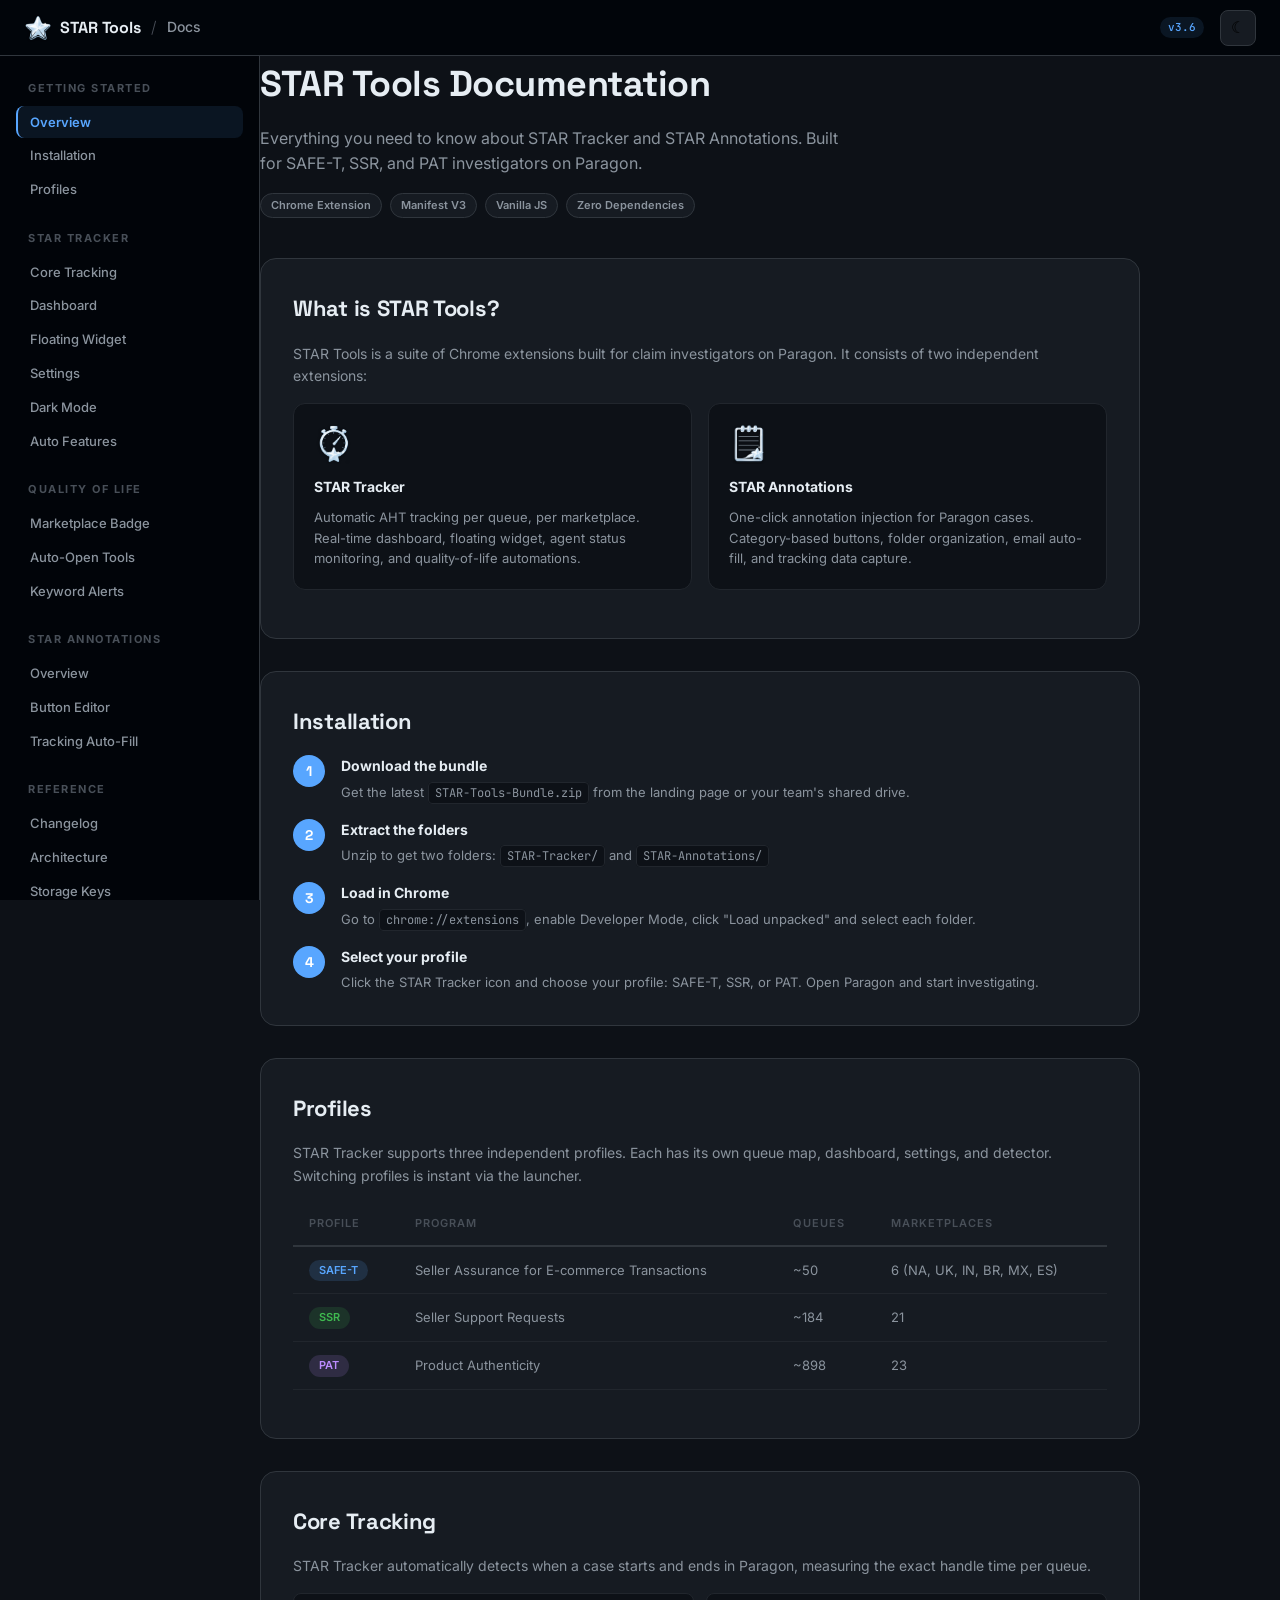
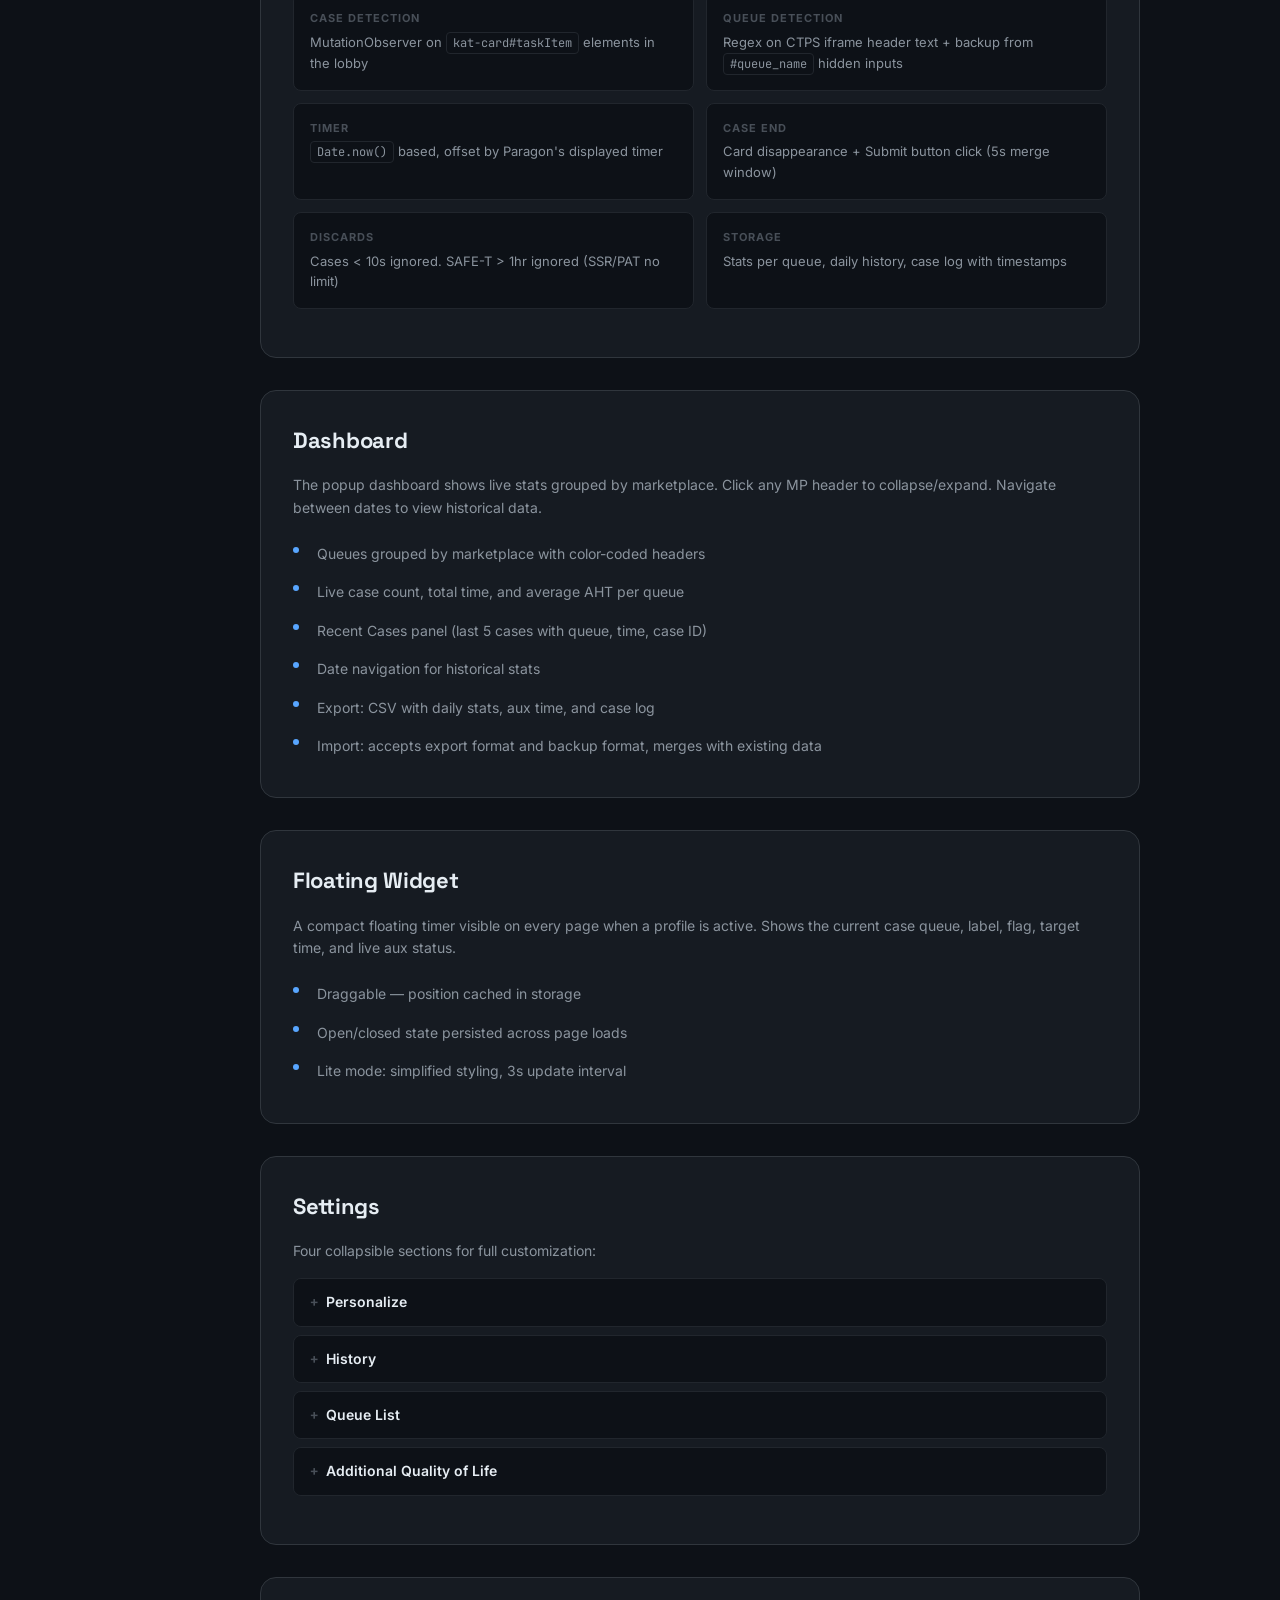
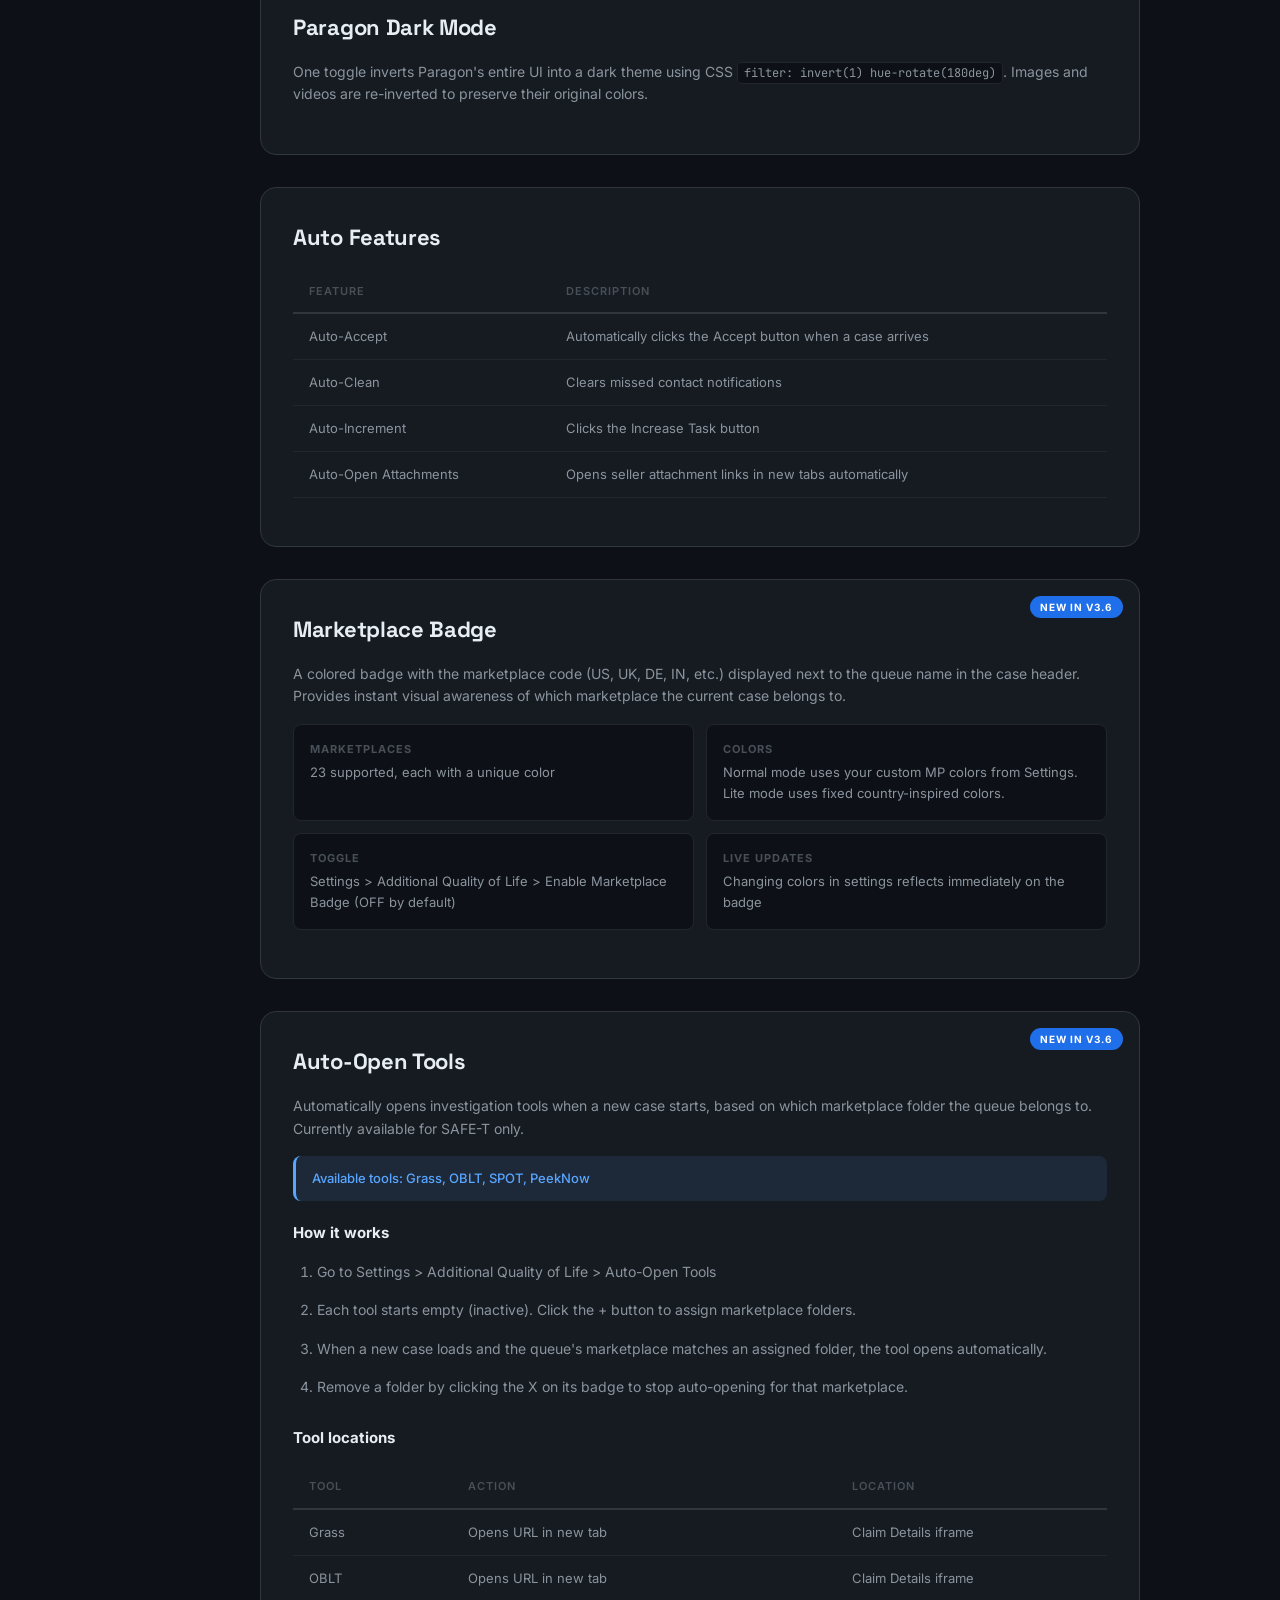
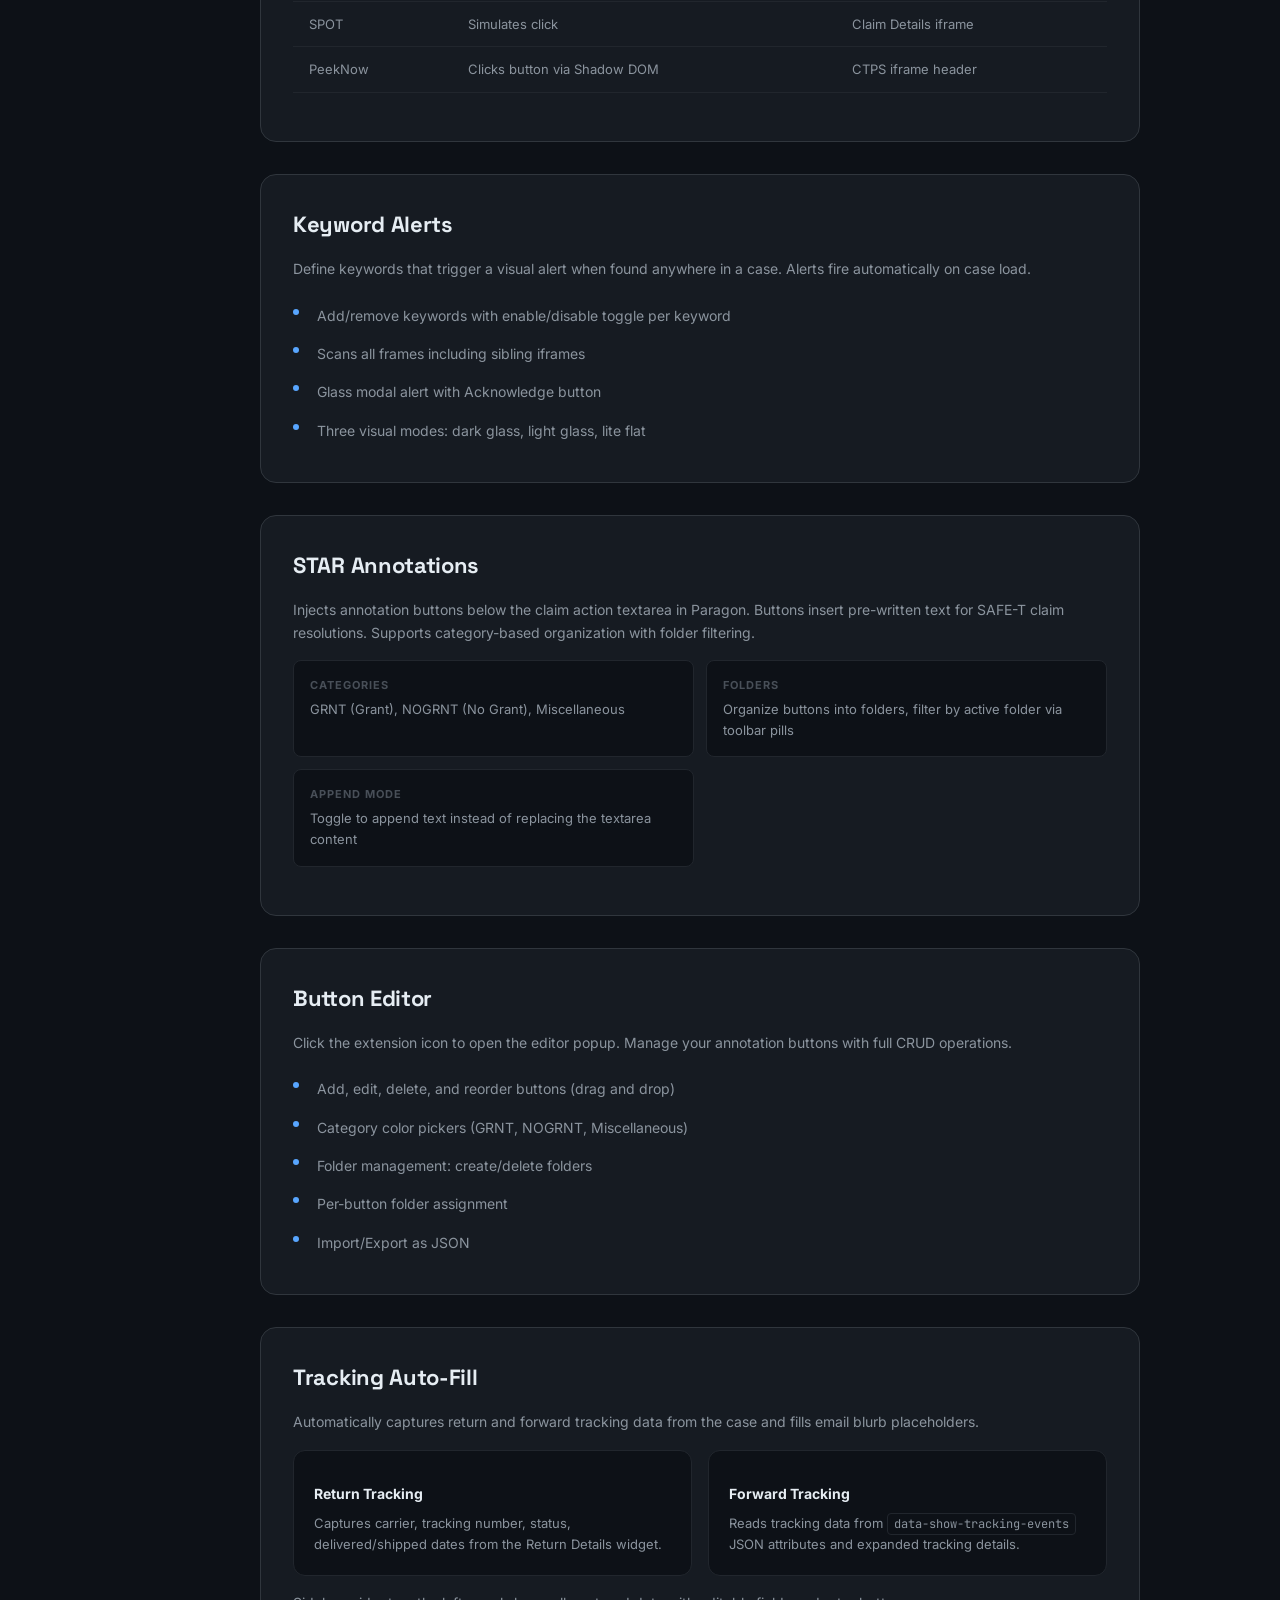
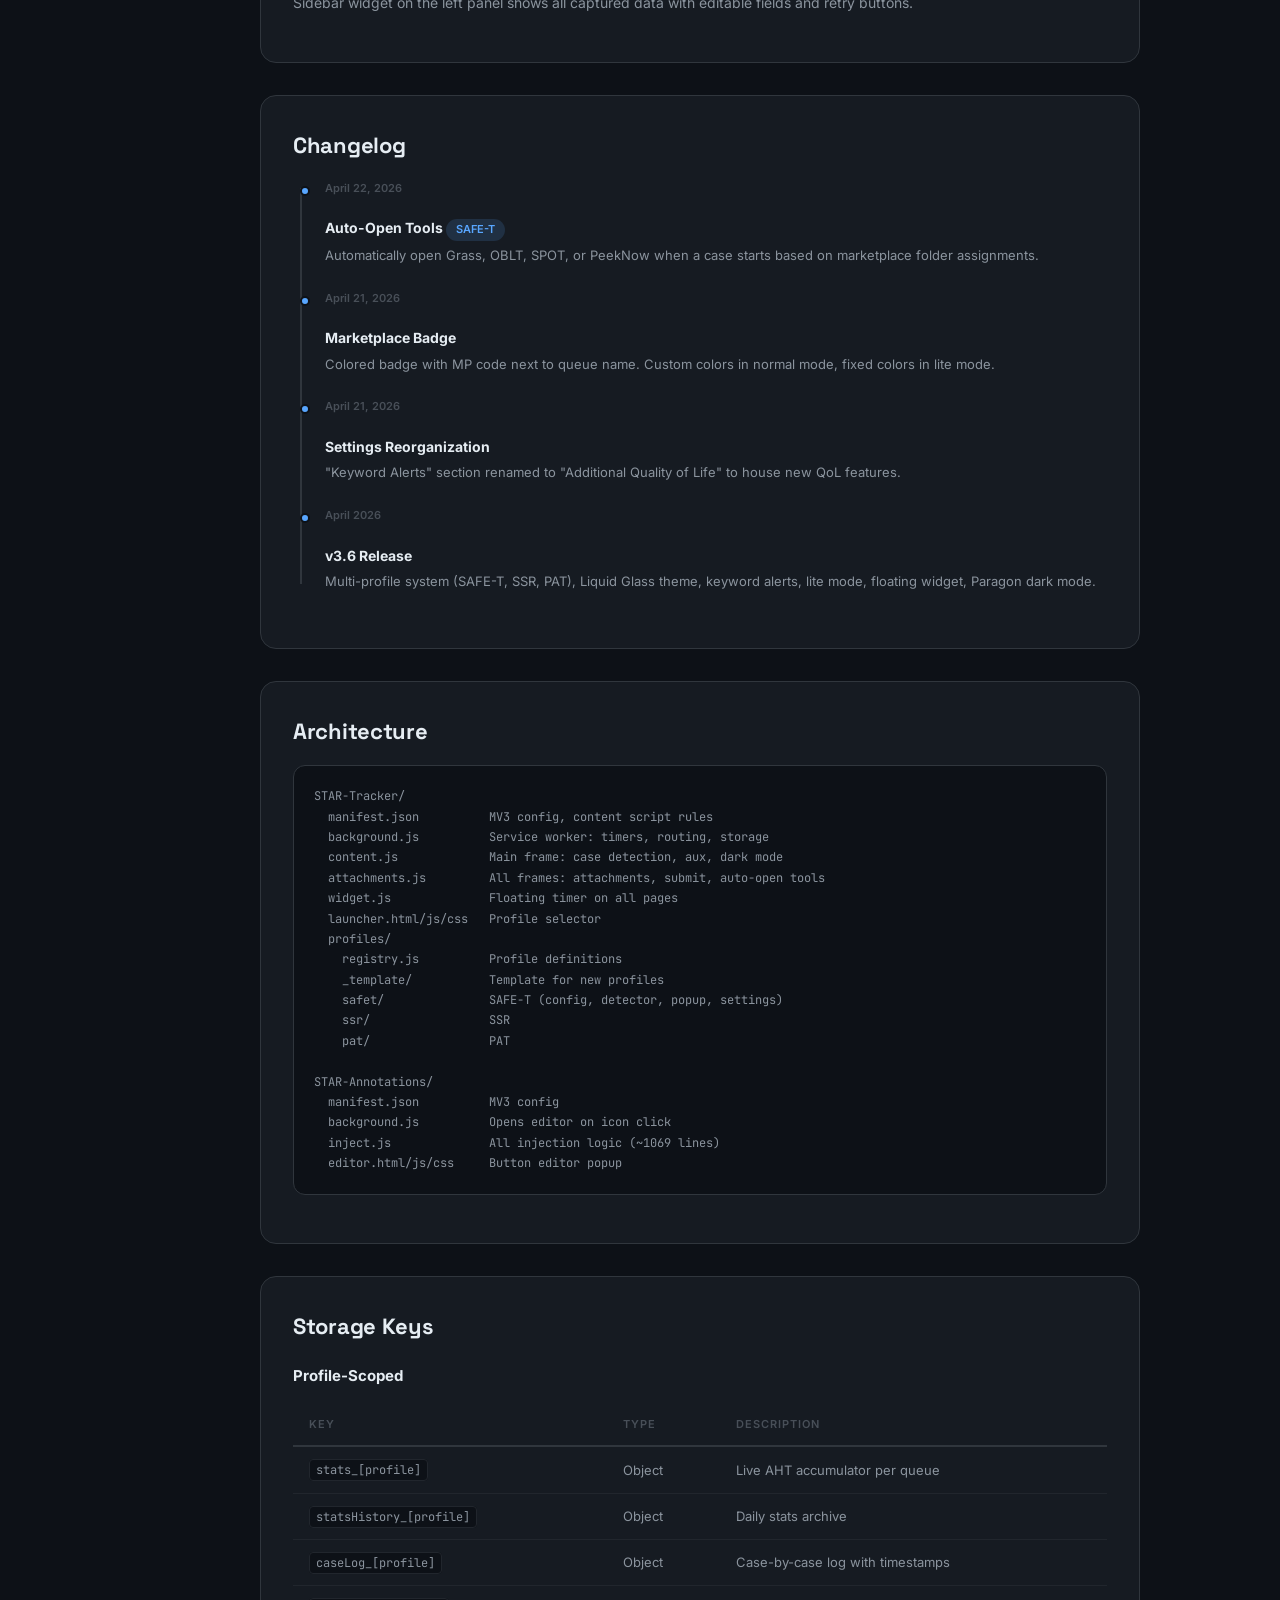
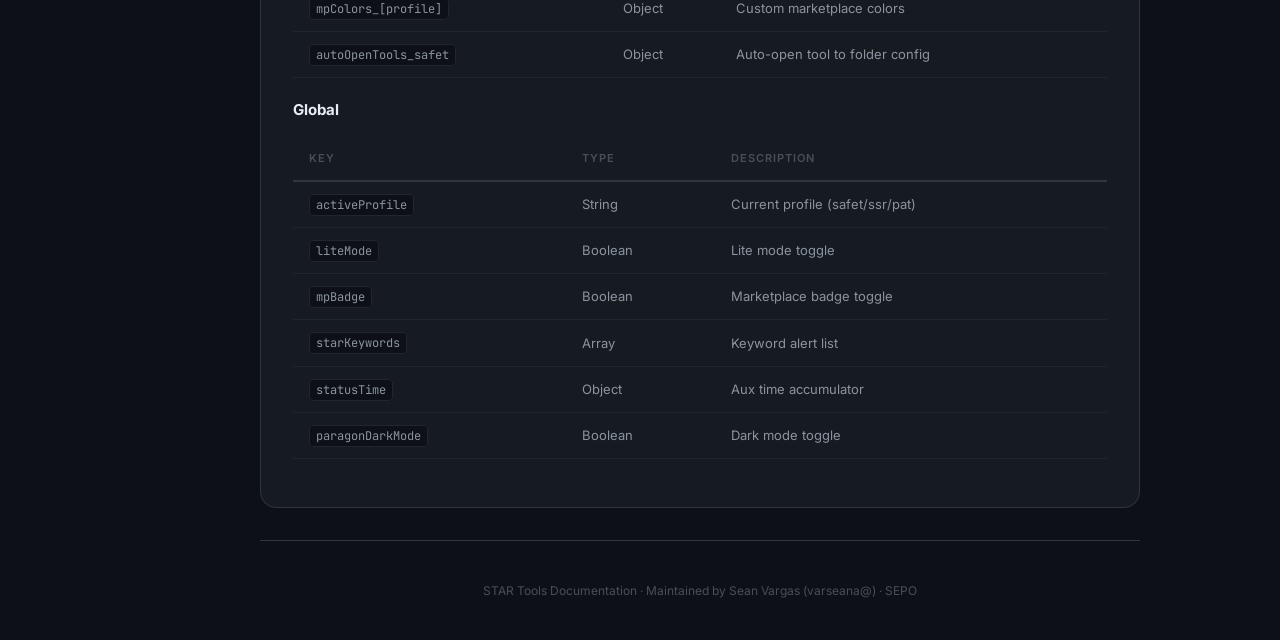
==== docs/index.html @ b9ae26af "feat: add documentation page" ====
<!DOCTYPE html>
<html lang="en" data-theme="dark">
<head>
<meta charset="UTF-8">
<meta name="viewport" content="width=device-width, initial-scale=1.0">
<title>STAR Tools ~ Documentation</title>
<link rel="preconnect" href="https://fonts.googleapis.com">
<link href="https://fonts.googleapis.com/css2?family=Inter:wght@300;400;500;600;700;800&family=Space+Grotesk:wght@400;500;600;700&family=JetBrains+Mono:wght@400;500&display=swap" rel="stylesheet">
<link rel="stylesheet" href="docs.css">
</head>
<body>

<!-- nav -->
<nav class="nav">
  <div class="nav-inner">
    <a href="../" class="nav-brand">
      <img src="../star-icon.png" alt="STAR" class="nav-logo">
      <span class="nav-title">STAR Tools</span>
      <span class="nav-sep">/</span>
      <span class="nav-sub">Docs</span>
    </a>
    <div class="nav-right">
      <span class="nav-version">v3.6</span>
      <button class="theme-toggle" id="themeToggle" aria-label="Toggle theme">
        <span class="t-icon sun">&#9788;</span>
        <span class="t-icon moon">&#9790;</span>
      </button>
    </div>
  </div>
</nav>

<div class="layout">
  <!-- sidebar -->
  <aside class="sidebar" id="sidebar">
    <div class="sidebar-section">
      <div class="sidebar-label">Getting Started</div>
      <a href="#overview" class="sidebar-link active">Overview</a>
      <a href="#install" class="sidebar-link">Installation</a>
      <a href="#profiles" class="sidebar-link">Profiles</a>
    </div>
    <div class="sidebar-section">
      <div class="sidebar-label">STAR Tracker</div>
      <a href="#tracker-core" class="sidebar-link">Core Tracking</a>
      <a href="#tracker-dashboard" class="sidebar-link">Dashboard</a>
      <a href="#tracker-widget" class="sidebar-link">Floating Widget</a>
      <a href="#tracker-settings" class="sidebar-link">Settings</a>
      <a href="#tracker-darkmode" class="sidebar-link">Dark Mode</a>
      <a href="#tracker-auto" class="sidebar-link">Auto Features</a>
    </div>
    <div class="sidebar-section">
      <div class="sidebar-label">Quality of Life</div>
      <a href="#qol-badge" class="sidebar-link">Marketplace Badge</a>
      <a href="#qol-autotools" class="sidebar-link">Auto-Open Tools</a>
      <a href="#qol-keywords" class="sidebar-link">Keyword Alerts</a>
    </div>
    <div class="sidebar-section">
      <div class="sidebar-label">STAR Annotations</div>
      <a href="#annotations-overview" class="sidebar-link">Overview</a>
      <a href="#annotations-editor" class="sidebar-link">Button Editor</a>
      <a href="#annotations-tracking" class="sidebar-link">Tracking Auto-Fill</a>
    </div>
    <div class="sidebar-section">
      <div class="sidebar-label">Reference</div>
      <a href="#changelog" class="sidebar-link">Changelog</a>
      <a href="#architecture" class="sidebar-link">Architecture</a>
      <a href="#storage" class="sidebar-link">Storage Keys</a>
    </div>
  </aside>

  <!-- main content -->
  <main class="content">

    <!-- overview -->
    <section id="overview">
      <div class="doc-hero">
        <h1>STAR Tools Documentation</h1>
        <p class="doc-hero-sub">Everything you need to know about STAR Tracker and STAR Annotations. Built for SAFE-T, SSR, and PAT investigators on Paragon.</p>
        <div class="doc-hero-meta">
          <span class="meta-tag">Chrome Extension</span>
          <span class="meta-tag">Manifest V3</span>
          <span class="meta-tag">Vanilla JS</span>
          <span class="meta-tag">Zero Dependencies</span>
        </div>
      </div>

      <div class="card">
        <h2>What is STAR Tools?</h2>
        <p>STAR Tools is a suite of Chrome extensions built for claim investigators on Paragon. It consists of two independent extensions:</p>
        <div class="two-col">
          <div class="mini-card">
            <div class="mini-icon">
              <img src="../star-tracker-icon.png" alt="Tracker" class="mini-img">
            </div>
            <h4>STAR Tracker</h4>
            <p>Automatic AHT tracking per queue, per marketplace. Real-time dashboard, floating widget, agent status monitoring, and quality-of-life automations.</p>
          </div>
          <div class="mini-card">
            <div class="mini-icon">
              <img src="../star-annotations-icon.png" alt="Annotations" class="mini-img">
            </div>
            <h4>STAR Annotations</h4>
            <p>One-click annotation injection for Paragon cases. Category-based buttons, folder organization, email auto-fill, and tracking data capture.</p>
          </div>
        </div>
      </div>
    </section>

    <!-- install -->
    <section id="install">
      <div class="card">
        <h2>Installation</h2>
        <div class="steps">
          <div class="step">
            <div class="step-num">1</div>
            <div class="step-body">
              <h4>Download the bundle</h4>
              <p>Get the latest <code>STAR-Tools-Bundle.zip</code> from the landing page or your team's shared drive.</p>
            </div>
          </div>
          <div class="step">
            <div class="step-num">2</div>
            <div class="step-body">
              <h4>Extract the folders</h4>
              <p>Unzip to get two folders: <code>STAR-Tracker/</code> and <code>STAR-Annotations/</code></p>
            </div>
          </div>
          <div class="step">
            <div class="step-num">3</div>
            <div class="step-body">
              <h4>Load in Chrome</h4>
              <p>Go to <code>chrome://extensions</code>, enable Developer Mode, click "Load unpacked" and select each folder.</p>
            </div>
          </div>
          <div class="step">
            <div class="step-num">4</div>
            <div class="step-body">
              <h4>Select your profile</h4>
              <p>Click the STAR Tracker icon and choose your profile: SAFE-T, SSR, or PAT. Open Paragon and start investigating.</p>
            </div>
          </div>
        </div>
      </div>
    </section>

    <!-- profiles -->
    <section id="profiles">
      <div class="card">
        <h2>Profiles</h2>
        <p>STAR Tracker supports three independent profiles. Each has its own queue map, dashboard, settings, and detector. Switching profiles is instant via the launcher.</p>
        <table class="doc-table">
          <thead>
            <tr><th>Profile</th><th>Program</th><th>Queues</th><th>Marketplaces</th></tr>
          </thead>
          <tbody>
            <tr><td><span class="badge badge-blue">SAFE-T</span></td><td>Seller Assurance for E-commerce Transactions</td><td>~50</td><td>6 (NA, UK, IN, BR, MX, ES)</td></tr>
            <tr><td><span class="badge badge-green">SSR</span></td><td>Seller Support Requests</td><td>~184</td><td>21</td></tr>
            <tr><td><span class="badge badge-purple">PAT</span></td><td>Product Authenticity</td><td>~898</td><td>23</td></tr>
          </tbody>
        </table>
      </div>
    </section>

    <!-- tracker core -->
    <section id="tracker-core">
      <div class="card">
        <h2>Core Tracking</h2>
        <p>STAR Tracker automatically detects when a case starts and ends in Paragon, measuring the exact handle time per queue.</p>
        <div class="info-grid">
          <div class="info-item">
            <div class="info-label">Case Detection</div>
            <div class="info-value">MutationObserver on <code>kat-card#taskItem</code> elements in the lobby</div>
          </div>
          <div class="info-item">
            <div class="info-label">Queue Detection</div>
            <div class="info-value">Regex on CTPS iframe header text + backup from <code>#queue_name</code> hidden inputs</div>
          </div>
          <div class="info-item">
            <div class="info-label">Timer</div>
            <div class="info-value"><code>Date.now()</code> based, offset by Paragon's displayed timer</div>
          </div>
          <div class="info-item">
            <div class="info-label">Case End</div>
            <div class="info-value">Card disappearance + Submit button click (5s merge window)</div>
          </div>
          <div class="info-item">
            <div class="info-label">Discards</div>
            <div class="info-value">Cases &lt; 10s ignored. SAFE-T &gt; 1hr ignored (SSR/PAT no limit)</div>
          </div>
          <div class="info-item">
            <div class="info-label">Storage</div>
            <div class="info-value">Stats per queue, daily history, case log with timestamps</div>
          </div>
        </div>
      </div>
    </section>

    <!-- dashboard -->
    <section id="tracker-dashboard">
      <div class="card">
        <h2>Dashboard</h2>
        <p>The popup dashboard shows live stats grouped by marketplace. Click any MP header to collapse/expand. Navigate between dates to view historical data.</p>
        <ul class="feature-list">
          <li>Queues grouped by marketplace with color-coded headers</li>
          <li>Live case count, total time, and average AHT per queue</li>
          <li>Recent Cases panel (last 5 cases with queue, time, case ID)</li>
          <li>Date navigation for historical stats</li>
          <li>Export: CSV with daily stats, aux time, and case log</li>
          <li>Import: accepts export format and backup format, merges with existing data</li>
        </ul>
      </div>
    </section>

    <!-- widget -->
    <section id="tracker-widget">
      <div class="card">
        <h2>Floating Widget</h2>
        <p>A compact floating timer visible on every page when a profile is active. Shows the current case queue, label, flag, target time, and live aux status.</p>
        <ul class="feature-list">
          <li>Draggable — position cached in storage</li>
          <li>Open/closed state persisted across page loads</li>
          <li>Lite mode: simplified styling, 3s update interval</li>
        </ul>
      </div>
    </section>

    <!-- settings -->
    <section id="tracker-settings">
      <div class="card">
        <h2>Settings</h2>
        <p>Four collapsible sections for full customization:</p>
        <div class="accordion">
          <div class="acc-item">
            <div class="acc-header">Personalize</div>
            <div class="acc-body">Lite mode toggle, background gradient colors, banner image/color, marketplace folder colors. Lite mode disables all glass effects for low-end PCs.</div>
          </div>
          <div class="acc-item">
            <div class="acc-header">History</div>
            <div class="acc-body">Save daily history toggle, recent cases toggle, import/export stats as CSV backup.</div>
          </div>
          <div class="acc-item">
            <div class="acc-header">Queue List</div>
            <div class="acc-body">Import/export queues as CSV. Add, edit, delete individual queues. Format: MP, Queue Email, Label, Target Minutes.</div>
          </div>
          <div class="acc-item">
            <div class="acc-header">Additional Quality of Life</div>
            <div class="acc-body">Marketplace Badge, Auto-Open Tools, and Keyword Alerts. See dedicated sections below.</div>
          </div>
        </div>
      </div>
    </section>

    <!-- dark mode -->
    <section id="tracker-darkmode">
      <div class="card">
        <h2>Paragon Dark Mode</h2>
        <p>One toggle inverts Paragon's entire UI into a dark theme using CSS <code>filter: invert(1) hue-rotate(180deg)</code>. Images and videos are re-inverted to preserve their original colors.</p>
      </div>
    </section>

    <!-- auto features -->
    <section id="tracker-auto">
      <div class="card">
        <h2>Auto Features</h2>
        <table class="doc-table">
          <thead><tr><th>Feature</th><th>Description</th></tr></thead>
          <tbody>
            <tr><td>Auto-Accept</td><td>Automatically clicks the Accept button when a case arrives</td></tr>
            <tr><td>Auto-Clean</td><td>Clears missed contact notifications</td></tr>
            <tr><td>Auto-Increment</td><td>Clicks the Increase Task button</td></tr>
            <tr><td>Auto-Open Attachments</td><td>Opens seller attachment links in new tabs automatically</td></tr>
          </tbody>
        </table>
      </div>
    </section>

    <!-- qol badge -->
    <section id="qol-badge">
      <div class="card">
        <div class="card-new">New in v3.6</div>
        <h2>Marketplace Badge</h2>
        <p>A colored badge with the marketplace code (US, UK, DE, IN, etc.) displayed next to the queue name in the case header. Provides instant visual awareness of which marketplace the current case belongs to.</p>
        <div class="info-grid">
          <div class="info-item">
            <div class="info-label">Marketplaces</div>
            <div class="info-value">23 supported, each with a unique color</div>
          </div>
          <div class="info-item">
            <div class="info-label">Colors</div>
            <div class="info-value">Normal mode uses your custom MP colors from Settings. Lite mode uses fixed country-inspired colors.</div>
          </div>
          <div class="info-item">
            <div class="info-label">Toggle</div>
            <div class="info-value">Settings &gt; Additional Quality of Life &gt; Enable Marketplace Badge (OFF by default)</div>
          </div>
          <div class="info-item">
            <div class="info-label">Live Updates</div>
            <div class="info-value">Changing colors in settings reflects immediately on the badge</div>
          </div>
        </div>
      </div>
    </section>

    <!-- qol auto-open tools -->
    <section id="qol-autotools">
      <div class="card">
        <div class="card-new">New in v3.6</div>
        <h2>Auto-Open Tools</h2>
        <p>Automatically opens investigation tools when a new case starts, based on which marketplace folder the queue belongs to. Currently available for SAFE-T only.</p>
        <div class="callout">Available tools: Grass, OBLT, SPOT, PeekNow</div>
        <h4>How it works</h4>
        <ol class="numbered-list">
          <li>Go to Settings &gt; Additional Quality of Life &gt; Auto-Open Tools</li>
          <li>Each tool starts empty (inactive). Click the + button to assign marketplace folders.</li>
          <li>When a new case loads and the queue's marketplace matches an assigned folder, the tool opens automatically.</li>
          <li>Remove a folder by clicking the X on its badge to stop auto-opening for that marketplace.</li>
        </ol>
        <h4>Tool locations</h4>
        <table class="doc-table">
          <thead><tr><th>Tool</th><th>Action</th><th>Location</th></tr></thead>
          <tbody>
            <tr><td>Grass</td><td>Opens URL in new tab</td><td>Claim Details iframe</td></tr>
            <tr><td>OBLT</td><td>Opens URL in new tab</td><td>Claim Details iframe</td></tr>
            <tr><td>SPOT</td><td>Simulates click</td><td>Claim Details iframe</td></tr>
            <tr><td>PeekNow</td><td>Clicks button via Shadow DOM</td><td>CTPS iframe header</td></tr>
          </tbody>
        </table>
      </div>
    </section>

    <!-- qol keywords -->
    <section id="qol-keywords">
      <div class="card">
        <h2>Keyword Alerts</h2>
        <p>Define keywords that trigger a visual alert when found anywhere in a case. Alerts fire automatically on case load.</p>
        <ul class="feature-list">
          <li>Add/remove keywords with enable/disable toggle per keyword</li>
          <li>Scans all frames including sibling iframes</li>
          <li>Glass modal alert with Acknowledge button</li>
          <li>Three visual modes: dark glass, light glass, lite flat</li>
        </ul>
      </div>
    </section>

    <!-- annotations overview -->
    <section id="annotations-overview">
      <div class="card">
        <h2>STAR Annotations</h2>
        <p>Injects annotation buttons below the claim action textarea in Paragon. Buttons insert pre-written text for SAFE-T claim resolutions. Supports category-based organization with folder filtering.</p>
        <div class="info-grid">
          <div class="info-item">
            <div class="info-label">Categories</div>
            <div class="info-value">GRNT (Grant), NOGRNT (No Grant), Miscellaneous</div>
          </div>
          <div class="info-item">
            <div class="info-label">Folders</div>
            <div class="info-value">Organize buttons into folders, filter by active folder via toolbar pills</div>
          </div>
          <div class="info-item">
            <div class="info-label">Append Mode</div>
            <div class="info-value">Toggle to append text instead of replacing the textarea content</div>
          </div>
        </div>
      </div>
    </section>

    <!-- annotations editor -->
    <section id="annotations-editor">
      <div class="card">
        <h2>Button Editor</h2>
        <p>Click the extension icon to open the editor popup. Manage your annotation buttons with full CRUD operations.</p>
        <ul class="feature-list">
          <li>Add, edit, delete, and reorder buttons (drag and drop)</li>
          <li>Category color pickers (GRNT, NOGRNT, Miscellaneous)</li>
          <li>Folder management: create/delete folders</li>
          <li>Per-button folder assignment</li>
          <li>Import/Export as JSON</li>
        </ul>
      </div>
    </section>

    <!-- annotations tracking -->
    <section id="annotations-tracking">
      <div class="card">
        <h2>Tracking Auto-Fill</h2>
        <p>Automatically captures return and forward tracking data from the case and fills email blurb placeholders.</p>
        <div class="two-col">
          <div class="mini-card">
            <h4>Return Tracking</h4>
            <p>Captures carrier, tracking number, status, delivered/shipped dates from the Return Details widget.</p>
          </div>
          <div class="mini-card">
            <h4>Forward Tracking</h4>
            <p>Reads tracking data from <code>data-show-tracking-events</code> JSON attributes and expanded tracking details.</p>
          </div>
        </div>
        <p>Sidebar widget on the left panel shows all captured data with editable fields and retry buttons.</p>
      </div>
    </section>

    <!-- changelog -->
    <section id="changelog">
      <div class="card">
        <h2>Changelog</h2>
        <div class="timeline">
          <div class="timeline-item">
            <div class="timeline-date">April 22, 2026</div>
            <div class="timeline-body">
              <h4>Auto-Open Tools <span class="badge badge-blue">SAFE-T</span></h4>
              <p>Automatically open Grass, OBLT, SPOT, or PeekNow when a case starts based on marketplace folder assignments.</p>
            </div>
          </div>
          <div class="timeline-item">
            <div class="timeline-date">April 21, 2026</div>
            <div class="timeline-body">
              <h4>Marketplace Badge</h4>
              <p>Colored badge with MP code next to queue name. Custom colors in normal mode, fixed colors in lite mode.</p>
            </div>
          </div>
          <div class="timeline-item">
            <div class="timeline-date">April 21, 2026</div>
            <div class="timeline-body">
              <h4>Settings Reorganization</h4>
              <p>"Keyword Alerts" section renamed to "Additional Quality of Life" to house new QoL features.</p>
            </div>
          </div>
          <div class="timeline-item">
            <div class="timeline-date">April 2026</div>
            <div class="timeline-body">
              <h4>v3.6 Release</h4>
              <p>Multi-profile system (SAFE-T, SSR, PAT), Liquid Glass theme, keyword alerts, lite mode, floating widget, Paragon dark mode.</p>
            </div>
          </div>
        </div>
      </div>
    </section>

    <!-- architecture -->
    <section id="architecture">
      <div class="card">
        <h2>Architecture</h2>
        <div class="code-block"><pre>STAR-Tracker/
  manifest.json          MV3 config, content script rules
  background.js          Service worker: timers, routing, storage
  content.js             Main frame: case detection, aux, dark mode
  attachments.js         All frames: attachments, submit, auto-open tools
  widget.js              Floating timer on all pages
  launcher.html/js/css   Profile selector
  profiles/
    registry.js          Profile definitions
    _template/           Template for new profiles
    safet/               SAFE-T (config, detector, popup, settings)
    ssr/                 SSR
    pat/                 PAT

STAR-Annotations/
  manifest.json          MV3 config
  background.js          Opens editor on icon click
  inject.js              All injection logic (~1069 lines)
  editor.html/js/css     Button editor popup</pre></div>
      </div>
    </section>

    <!-- storage -->
    <section id="storage">
      <div class="card">
        <h2>Storage Keys</h2>
        <h4>Profile-Scoped</h4>
        <table class="doc-table">
          <thead><tr><th>Key</th><th>Type</th><th>Description</th></tr></thead>
          <tbody>
            <tr><td><code>stats_[profile]</code></td><td>Object</td><td>Live AHT accumulator per queue</td></tr>
            <tr><td><code>statsHistory_[profile]</code></td><td>Object</td><td>Daily stats archive</td></tr>
            <tr><td><code>caseLog_[profile]</code></td><td>Object</td><td>Case-by-case log with timestamps</td></tr>
            <tr><td><code>mpColors_[profile]</code></td><td>Object</td><td>Custom marketplace colors</td></tr>
            <tr><td><code>autoOpenTools_safet</code></td><td>Object</td><td>Auto-open tool to folder config</td></tr>
          </tbody>
        </table>
        <h4>Global</h4>
        <table class="doc-table">
          <thead><tr><th>Key</th><th>Type</th><th>Description</th></tr></thead>
          <tbody>
            <tr><td><code>activeProfile</code></td><td>String</td><td>Current profile (safet/ssr/pat)</td></tr>
            <tr><td><code>liteMode</code></td><td>Boolean</td><td>Lite mode toggle</td></tr>
            <tr><td><code>mpBadge</code></td><td>Boolean</td><td>Marketplace badge toggle</td></tr>
            <tr><td><code>starKeywords</code></td><td>Array</td><td>Keyword alert list</td></tr>
            <tr><td><code>statusTime</code></td><td>Object</td><td>Aux time accumulator</td></tr>
            <tr><td><code>paragonDarkMode</code></td><td>Boolean</td><td>Dark mode toggle</td></tr>
          </tbody>
        </table>
      </div>
    </section>

    <footer class="doc-footer">
      <p>STAR Tools Documentation &middot; Maintained by Sean Vargas (varseana@) &middot; SEPO</p>
    </footer>
  </main>
</div>

<script>
// theme toggle
var toggle = document.getElementById("themeToggle");
var html = document.documentElement;
var saved = localStorage.getItem("star-docs-theme");
if (saved) html.setAttribute("data-theme", saved);
toggle.onclick = function() {
  var next = html.getAttribute("data-theme") === "dark" ? "light" : "dark";
  html.setAttribute("data-theme", next);
  localStorage.setItem("star-docs-theme", next);
};

// scroll spy for sidebar
var links = document.querySelectorAll(".sidebar-link");
var sections = [];
links.forEach(function(l) {
  var id = l.getAttribute("href");
  if (id && id.startsWith("#")) sections.push({ el: document.querySelector(id), link: l });
});
window.addEventListener("scroll", function() {
  var scrollY = window.scrollY + 100;
  var active = sections[0];
  sections.forEach(function(s) { if (s.el && s.el.offsetTop <= scrollY) active = s; });
  links.forEach(function(l) { l.classList.remove("active"); });
  if (active) active.link.classList.add("active");
});

// accordion
document.querySelectorAll(".acc-header").forEach(function(h) {
  h.onclick = function() { h.parentElement.classList.toggle("open"); };
});
</script>
</body>
</html>
---- docs/docs.css ----
/* ========================================
   STAR Tools Docs ~ GitHub-esque + Glass
   ======================================== */

*, *::before, *::after { margin: 0; padding: 0; box-sizing: border-box; }

:root {
  --font-body: 'Inter', sans-serif;
  --font-display: 'Space Grotesk', sans-serif;
  --font-mono: 'JetBrains Mono', monospace;
  --sp-1: 4px; --sp-2: 8px; --sp-3: 12px; --sp-4: 16px;
  --sp-5: 20px; --sp-6: 24px; --sp-7: 32px; --sp-8: 40px;
  --radius-sm: 8px; --radius-md: 12px; --radius-lg: 16px;
  --ease: cubic-bezier(0.4, 0, 0.2, 1);
  --speed: 0.25s;
  --sidebar-w: 260px;
  --nav-h: 56px;
}

/* -- dark -- */
[data-theme="dark"] {
  --bg: #0d1117;
  --bg-sidebar: #010409;
  --surface: #161b22;
  --surface-hover: #1c2128;
  --border: #30363d;
  --border-subtle: #21262d;
  --text-primary: #e6edf3;
  --text-secondary: #8b949e;
  --text-muted: #484f58;
  --accent: #58a6ff;
  --accent-dim: rgba(88,166,255,0.1);
  --accent-green: #3fb950;
  --accent-purple: #bc8cff;
  --accent-orange: #d29922;
  --code-bg: #0d1117;
  --nav-bg: rgba(1,4,9,0.85);
  --card-new: #1f6feb;
}

/* -- light -- */
[data-theme="light"] {
  --bg: #ffffff;
  --bg-sidebar: #f6f8fa;
  --surface: #f6f8fa;
  --surface-hover: #eef1f5;
  --border: #d0d7de;
  --border-subtle: #e1e4e8;
  --text-primary: #1f2328;
  --text-secondary: #656d76;
  --text-muted: #8b949e;
  --accent: #0969da;
  --accent-dim: rgba(9,105,218,0.08);
  --accent-green: #1a7f37;
  --accent-purple: #8250df;
  --accent-orange: #9a6700;
  --code-bg: #f6f8fa;
  --nav-bg: rgba(246,248,250,0.85);
  --card-new: #0969da;
}

html { scroll-behavior: smooth; scroll-padding-top: calc(var(--nav-h) + 24px); }
body {
  font-family: var(--font-body);
  background: var(--bg);
  color: var(--text-primary);
  line-height: 1.6;
  transition: background var(--speed) var(--ease), color var(--speed) var(--ease);
}

/* -- nav -- */
.nav {
  position: fixed; top: 0; left: 0; right: 0; height: var(--nav-h); z-index: 100;
  background: var(--nav-bg); backdrop-filter: blur(16px); border-bottom: 1px solid var(--border);
}
.nav-inner {
  max-width: 1400px; margin: 0 auto; height: 100%; padding: 0 var(--sp-6);
  display: flex; align-items: center; justify-content: space-between;
}
.nav-brand {
  display: flex; align-items: center; gap: var(--sp-2); text-decoration: none; color: var(--text-primary);
}
.nav-logo { width: 28px; height: 28px; border-radius: 6px; }
.nav-title { font-family: var(--font-display); font-weight: 700; font-size: 16px; }
.nav-sep { color: var(--text-muted); font-weight: 300; margin: 0 2px; }
.nav-sub { color: var(--text-secondary); font-weight: 500; font-size: 14px; }
.nav-right { display: flex; align-items: center; gap: var(--sp-4); }
.nav-version {
  font-family: var(--font-mono); font-size: 11px; font-weight: 500;
  padding: 2px 8px; border-radius: 20px; background: var(--accent-dim); color: var(--accent);
}
.theme-toggle {
  background: var(--surface); border: 1px solid var(--border); border-radius: 8px;
  width: 36px; height: 36px; cursor: pointer; display: flex; align-items: center; justify-content: center;
  transition: background var(--speed) var(--ease);
}
.theme-toggle:hover { background: var(--surface-hover); }
.t-icon { font-size: 16px; }
[data-theme="dark"] .t-icon.sun { display: none; }
[data-theme="light"] .t-icon.moon { display: none; }

/* -- layout -- */
.layout {
  display: flex; min-height: 100vh; padding-top: var(--nav-h);
}

/* -- sidebar -- */
.sidebar {
  position: fixed; top: var(--nav-h); left: 0; bottom: 0; width: var(--sidebar-w);
  background: var(--bg-sidebar); border-right: 1px solid var(--border);
  overflow-y: auto; padding: var(--sp-6) var(--sp-4);
  transition: background var(--speed) var(--ease);
}
.sidebar-section { margin-bottom: var(--sp-6); }
.sidebar-label {
  font-size: 11px; font-weight: 700; text-transform: uppercase; letter-spacing: 1.5px;
  color: var(--text-muted); padding: 0 var(--sp-3); margin-bottom: var(--sp-2);
}
.sidebar-link {
  display: block; padding: 6px var(--sp-3); border-radius: var(--radius-sm);
  font-size: 13px; font-weight: 500; color: var(--text-secondary); text-decoration: none;
  transition: color var(--speed) var(--ease), background var(--speed) var(--ease);
  border-left: 2px solid transparent; margin-bottom: 1px;
}
.sidebar-link:hover { color: var(--text-primary); background: var(--surface); }
.sidebar-link.active {
  color: var(--accent); background: var(--accent-dim);
  border-left-color: var(--accent); font-weight: 600;
}

/* -- content -- */
.content {
  margin-left: var(--sidebar-w); flex: 1; max-width: 880px;
  padding: var(--sp-8) var(--sp-8) var(--sp-10);
}

/* -- doc hero -- */
.doc-hero { margin-bottom: var(--sp-8); }
.doc-hero h1 {
  font-family: var(--font-display); font-size: 36px; font-weight: 800;
  letter-spacing: -0.5px; margin-bottom: var(--sp-3);
}
.doc-hero-sub { font-size: 16px; color: var(--text-secondary); max-width: 600px; margin-bottom: var(--sp-4); }
.doc-hero-meta { display: flex; flex-wrap: wrap; gap: var(--sp-2); }
.meta-tag {
  font-size: 11px; font-weight: 600; padding: 3px 10px; border-radius: 20px;
  background: var(--surface); border: 1px solid var(--border); color: var(--text-secondary);
}

/* -- cards -- */
.card {
  background: var(--surface); border: 1px solid var(--border); border-radius: var(--radius-lg);
  padding: var(--sp-7); margin-bottom: var(--sp-7); position: relative;
  transition: background var(--speed) var(--ease), border-color var(--speed) var(--ease);
}
.card:hover { border-color: var(--accent); }
.card h2 {
  font-family: var(--font-display); font-size: 22px; font-weight: 700;
  margin-bottom: var(--sp-4); letter-spacing: -0.3px;
}
.card h4 { font-size: 15px; font-weight: 700; margin: var(--sp-5) 0 var(--sp-2); }
.card p { color: var(--text-secondary); font-size: 14px; margin-bottom: var(--sp-4); }
.card-new {
  position: absolute; top: var(--sp-4); right: var(--sp-4);
  font-size: 10px; font-weight: 700; text-transform: uppercase; letter-spacing: 1px;
  padding: 3px 10px; border-radius: 20px; background: var(--card-new); color: #fff;
}

/* -- two col -- */
.two-col { display: grid; grid-template-columns: 1fr 1fr; gap: var(--sp-4); margin: var(--sp-4) 0; }
.mini-card {
  padding: var(--sp-5); border-radius: var(--radius-md); border: 1px solid var(--border-subtle);
  background: var(--bg); transition: border-color var(--speed) var(--ease);
}
.mini-card:hover { border-color: var(--accent); }
.mini-card h4 { margin: var(--sp-3) 0 var(--sp-2); font-size: 14px; }
.mini-card p { font-size: 13px; margin: 0; }
.mini-icon { width: 40px; height: 40px; }
.mini-img { width: 40px; height: 40px; border-radius: 8px; }

/* -- tables -- */
.doc-table { width: 100%; border-collapse: collapse; font-size: 13px; margin: var(--sp-4) 0; }
.doc-table th {
  text-align: left; padding: var(--sp-3) var(--sp-4); font-weight: 600; font-size: 11px;
  text-transform: uppercase; letter-spacing: 1px; color: var(--text-muted);
  border-bottom: 2px solid var(--border);
}
.doc-table td {
  padding: var(--sp-3) var(--sp-4); border-bottom: 1px solid var(--border-subtle);
  color: var(--text-secondary);
}
.doc-table tr:hover td { background: var(--surface-hover); }

/* -- badges -- */
.badge {
  font-size: 11px; font-weight: 600; padding: 2px 10px; border-radius: 20px; display: inline-block;
}
.badge-blue { background: rgba(88,166,255,0.15); color: var(--accent); }
.badge-green { background: rgba(63,185,80,0.15); color: var(--accent-green); }
.badge-purple { background: rgba(188,140,255,0.15); color: var(--accent-purple); }

/* -- feature list -- */
.feature-list { list-style: none; padding: 0; }
.feature-list li {
  padding: var(--sp-2) 0; padding-left: var(--sp-6); position: relative;
  font-size: 14px; color: var(--text-secondary);
}
.feature-list li::before {
  content: ''; position: absolute; left: 0; top: 12px;
  width: 6px; height: 6px; border-radius: 50%; background: var(--accent);
}

/* -- numbered list -- */
.numbered-list { padding-left: var(--sp-6); }
.numbered-list li {
  padding: var(--sp-2) 0; font-size: 14px; color: var(--text-secondary);
}

/* -- info grid -- */
.info-grid { display: grid; grid-template-columns: 1fr 1fr; gap: var(--sp-3); margin: var(--sp-4) 0; }
.info-item {
  padding: var(--sp-4); border-radius: var(--radius-sm); border: 1px solid var(--border-subtle);
  background: var(--bg);
}
.info-label { font-size: 11px; font-weight: 700; text-transform: uppercase; letter-spacing: 1px; color: var(--text-muted); margin-bottom: var(--sp-1); }
.info-value { font-size: 13px; color: var(--text-secondary); }

/* -- steps -- */
.steps { display: flex; flex-direction: column; gap: var(--sp-4); }
.step { display: flex; gap: var(--sp-4); align-items: flex-start; }
.step-num {
  width: 32px; height: 32px; border-radius: 50%; background: var(--accent); color: #fff;
  font-family: var(--font-display); font-weight: 700; font-size: 14px;
  display: flex; align-items: center; justify-content: center; flex-shrink: 0;
}
.step-body h4 { margin: 0 0 var(--sp-1); font-size: 14px; }
.step-body p { margin: 0; font-size: 13px; }

/* -- accordion -- */
.accordion { margin: var(--sp-4) 0; }
.acc-item { border: 1px solid var(--border-subtle); border-radius: var(--radius-sm); margin-bottom: var(--sp-2); overflow: hidden; }
.acc-header {
  padding: var(--sp-3) var(--sp-4); font-size: 14px; font-weight: 600; cursor: pointer;
  background: var(--bg); transition: background var(--speed) var(--ease);
  position: relative; padding-left: var(--sp-7);
}
.acc-header::before {
  content: '+'; position: absolute; left: var(--sp-4); font-family: var(--font-mono);
  font-size: 14px; color: var(--text-muted); transition: transform var(--speed) var(--ease);
}
.acc-item.open .acc-header::before { content: '-'; }
.acc-header:hover { background: var(--surface-hover); }
.acc-body {
  max-height: 0; overflow: hidden; padding: 0 var(--sp-4);
  font-size: 13px; color: var(--text-secondary); transition: max-height var(--speed) var(--ease), padding var(--speed) var(--ease);
}
.acc-item.open .acc-body { max-height: 200px; padding: var(--sp-3) var(--sp-4) var(--sp-4); }

/* -- callout -- */
.callout {
  padding: var(--sp-3) var(--sp-4); border-radius: var(--radius-sm);
  background: var(--accent-dim); border-left: 3px solid var(--accent);
  font-size: 13px; font-weight: 500; color: var(--accent); margin: var(--sp-4) 0;
}

/* -- code -- */
code {
  font-family: var(--font-mono); font-size: 12px; padding: 2px 6px;
  background: var(--code-bg); border: 1px solid var(--border-subtle); border-radius: 4px;
}
.code-block {
  background: var(--code-bg); border: 1px solid var(--border); border-radius: var(--radius-md);
  padding: var(--sp-5); overflow-x: auto; margin: var(--sp-4) 0;
}
.code-block pre {
  font-family: var(--font-mono); font-size: 12px; line-height: 1.7; color: var(--text-secondary);
  margin: 0; white-space: pre;
}

/* -- timeline -- */
.timeline { position: relative; padding-left: var(--sp-7); }
.timeline::before {
  content: ''; position: absolute; left: 7px; top: 8px; bottom: 8px;
  width: 2px; background: var(--border);
}
.timeline-item { position: relative; margin-bottom: var(--sp-6); }
.timeline-item::before {
  content: ''; position: absolute; left: calc(-25px); top: 6px;
  width: 10px; height: 10px; border-radius: 50%; background: var(--accent);
  border: 2px solid var(--bg);
}
.timeline-date { font-size: 11px; font-weight: 600; color: var(--text-muted); margin-bottom: var(--sp-1); }
.timeline-body h4 { font-size: 14px; margin-bottom: var(--sp-1); }
.timeline-body p { font-size: 13px; color: var(--text-secondary); margin: 0; }

/* -- footer -- */
.doc-footer {
  padding: var(--sp-8) 0; margin-top: var(--sp-10);
  border-top: 1px solid var(--border); text-align: center;
}
.doc-footer p { font-size: 12px; color: var(--text-muted); }

/* -- responsive -- */
@media (max-width: 900px) {
  .sidebar { display: none; }
  .content { margin-left: 0; padding: var(--sp-6) var(--sp-4); }
  .two-col { grid-template-columns: 1fr; }
  .info-grid { grid-template-columns: 1fr; }
}
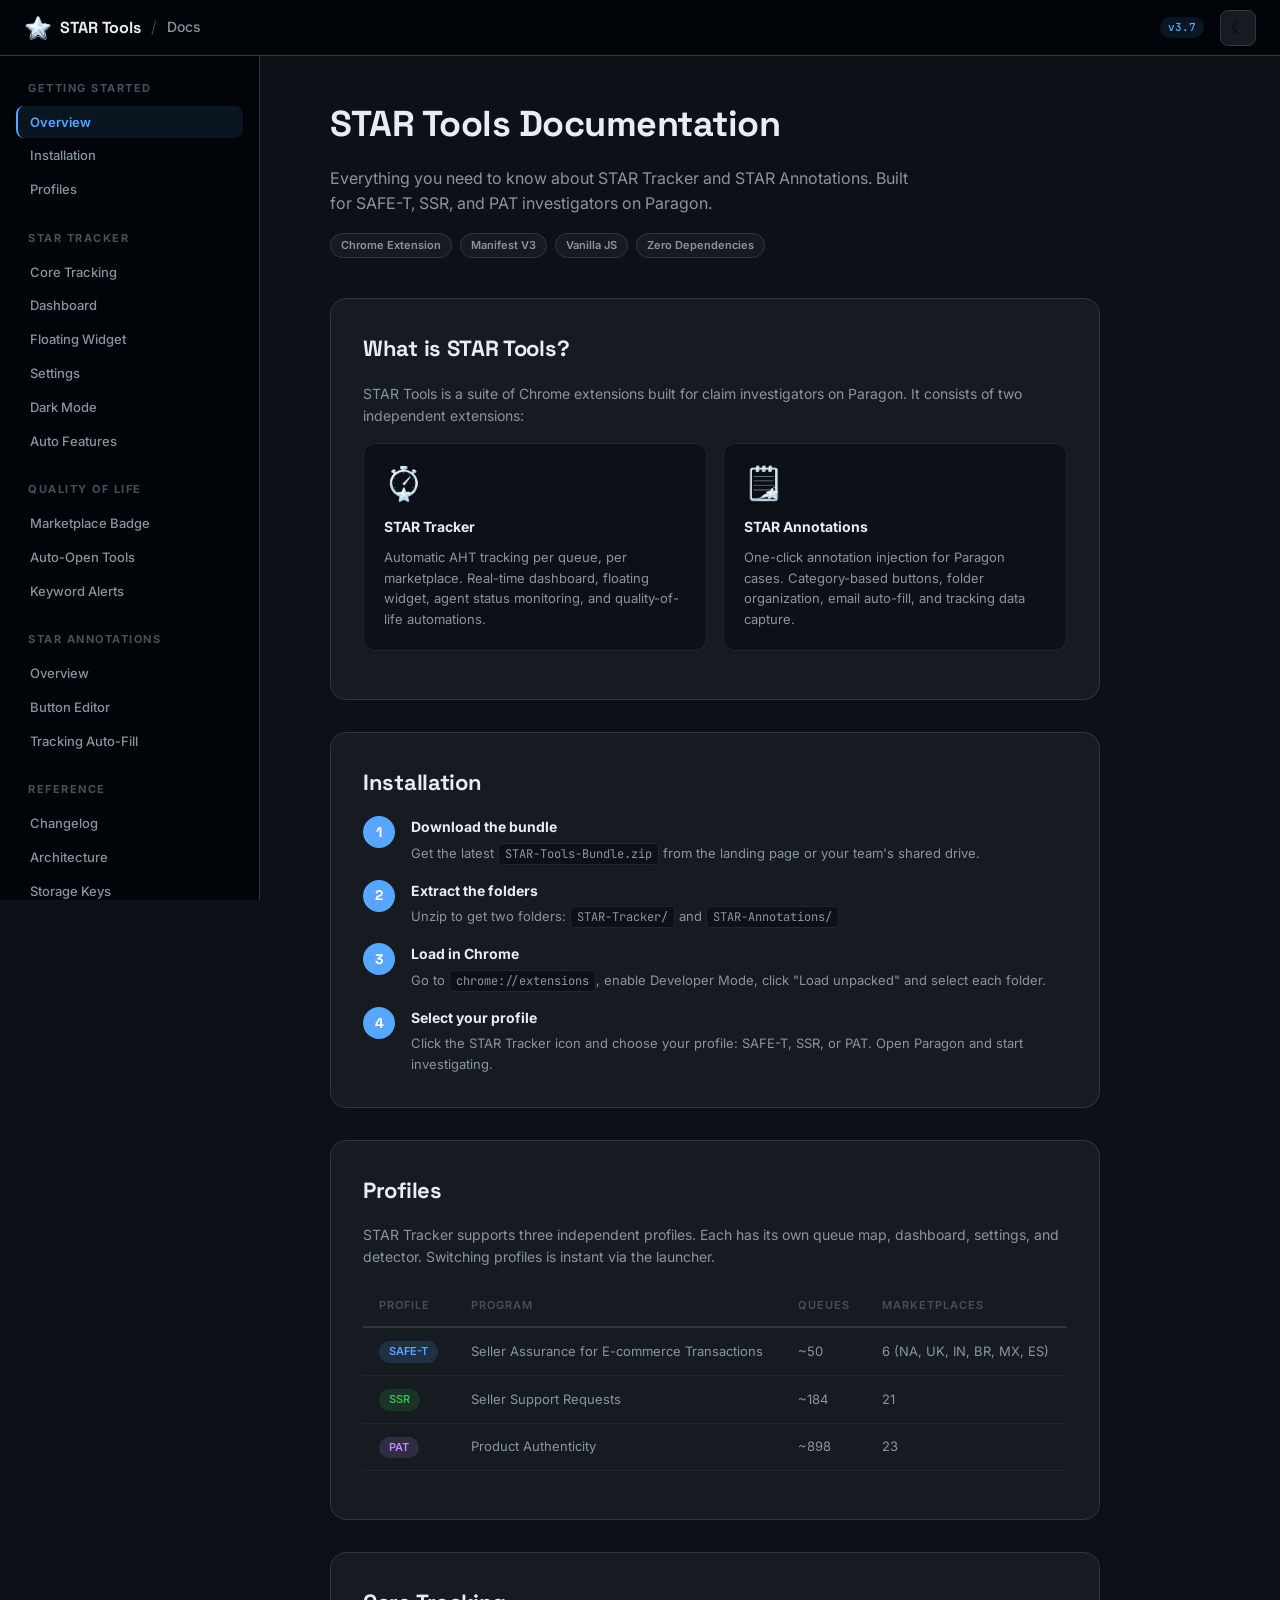
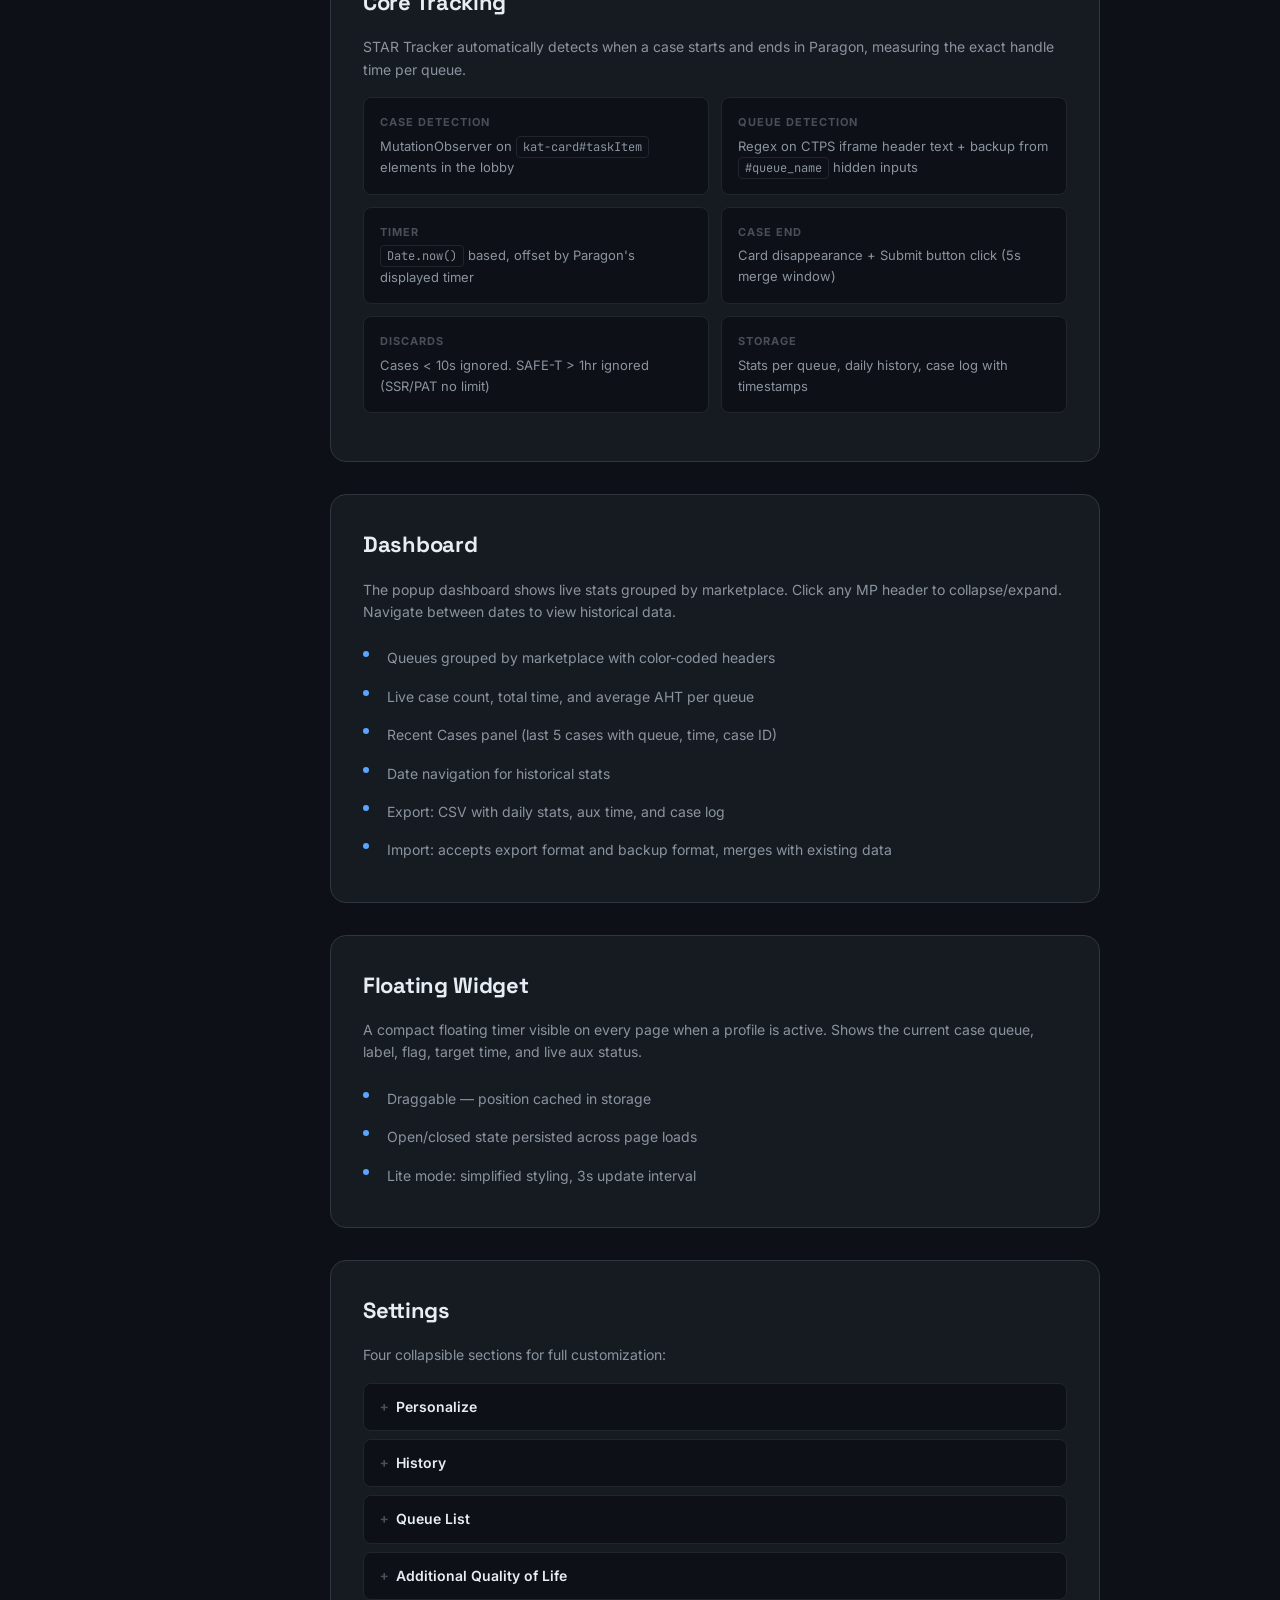
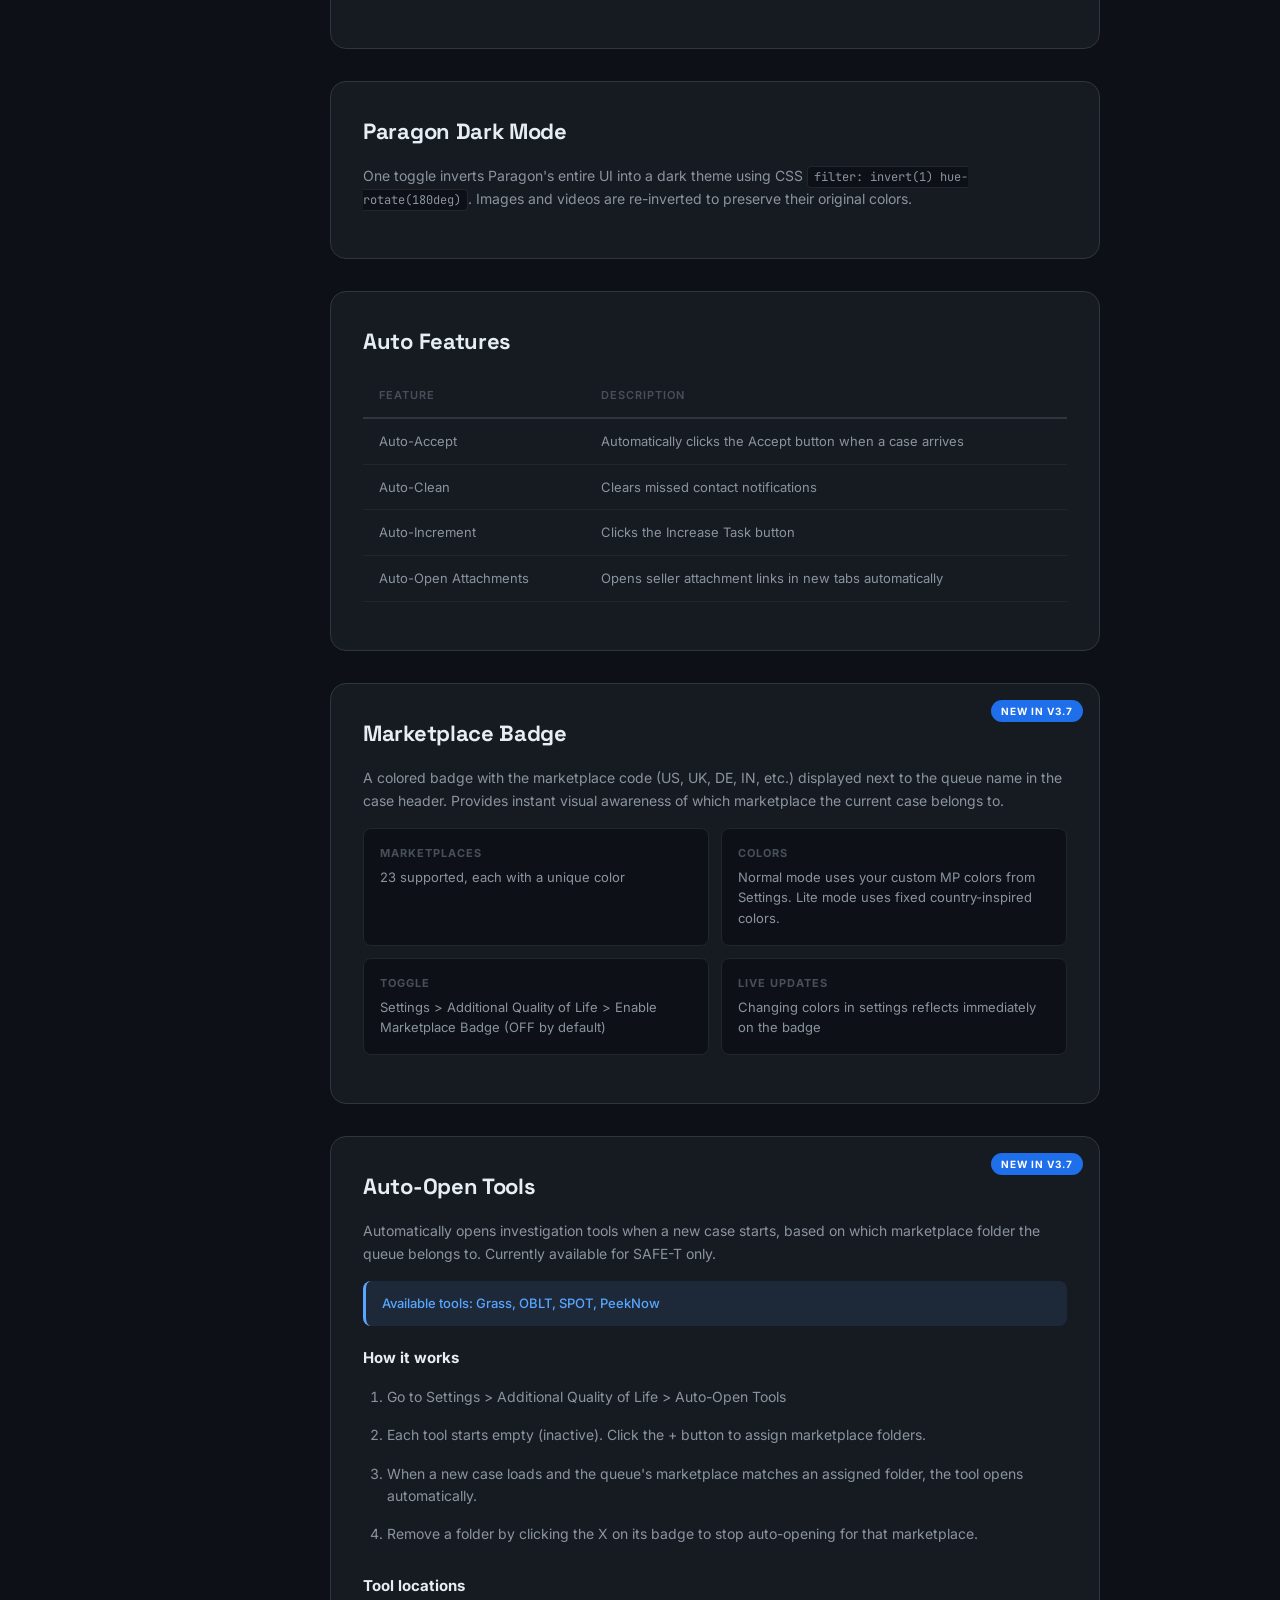
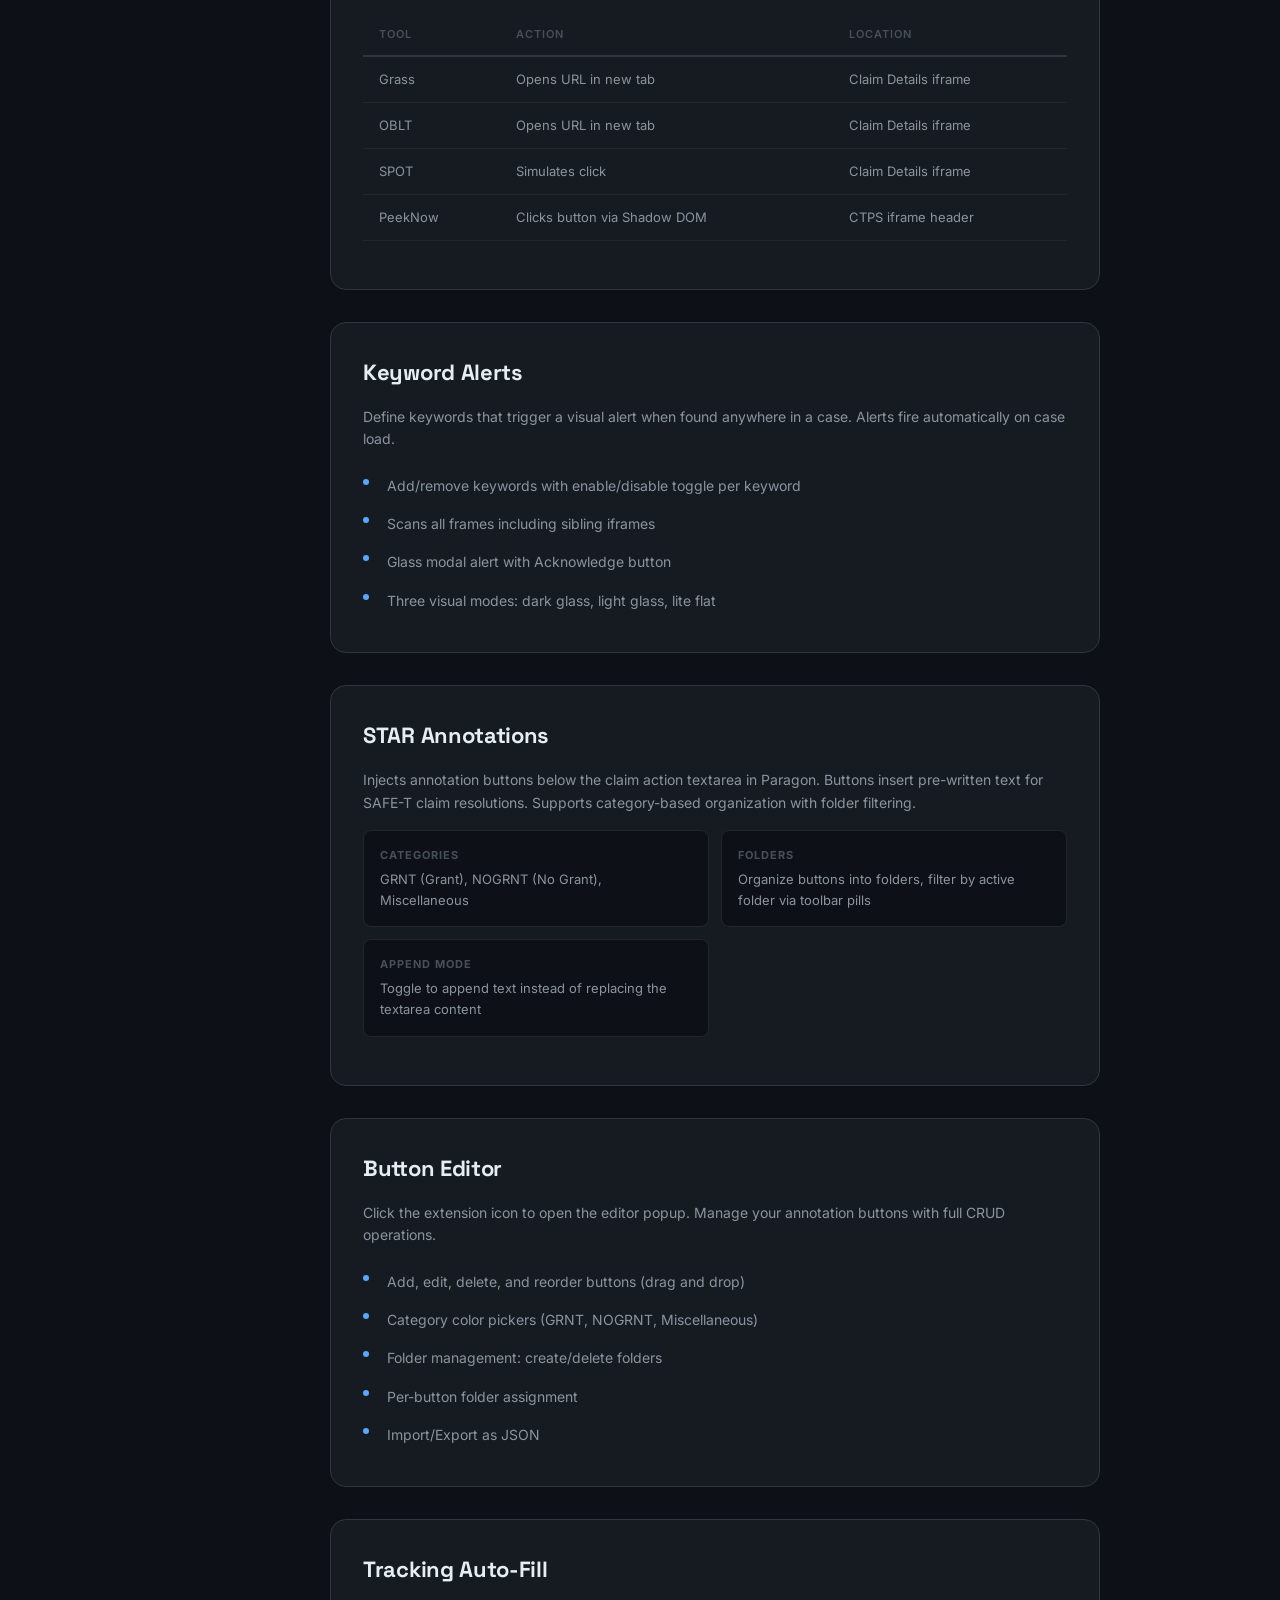
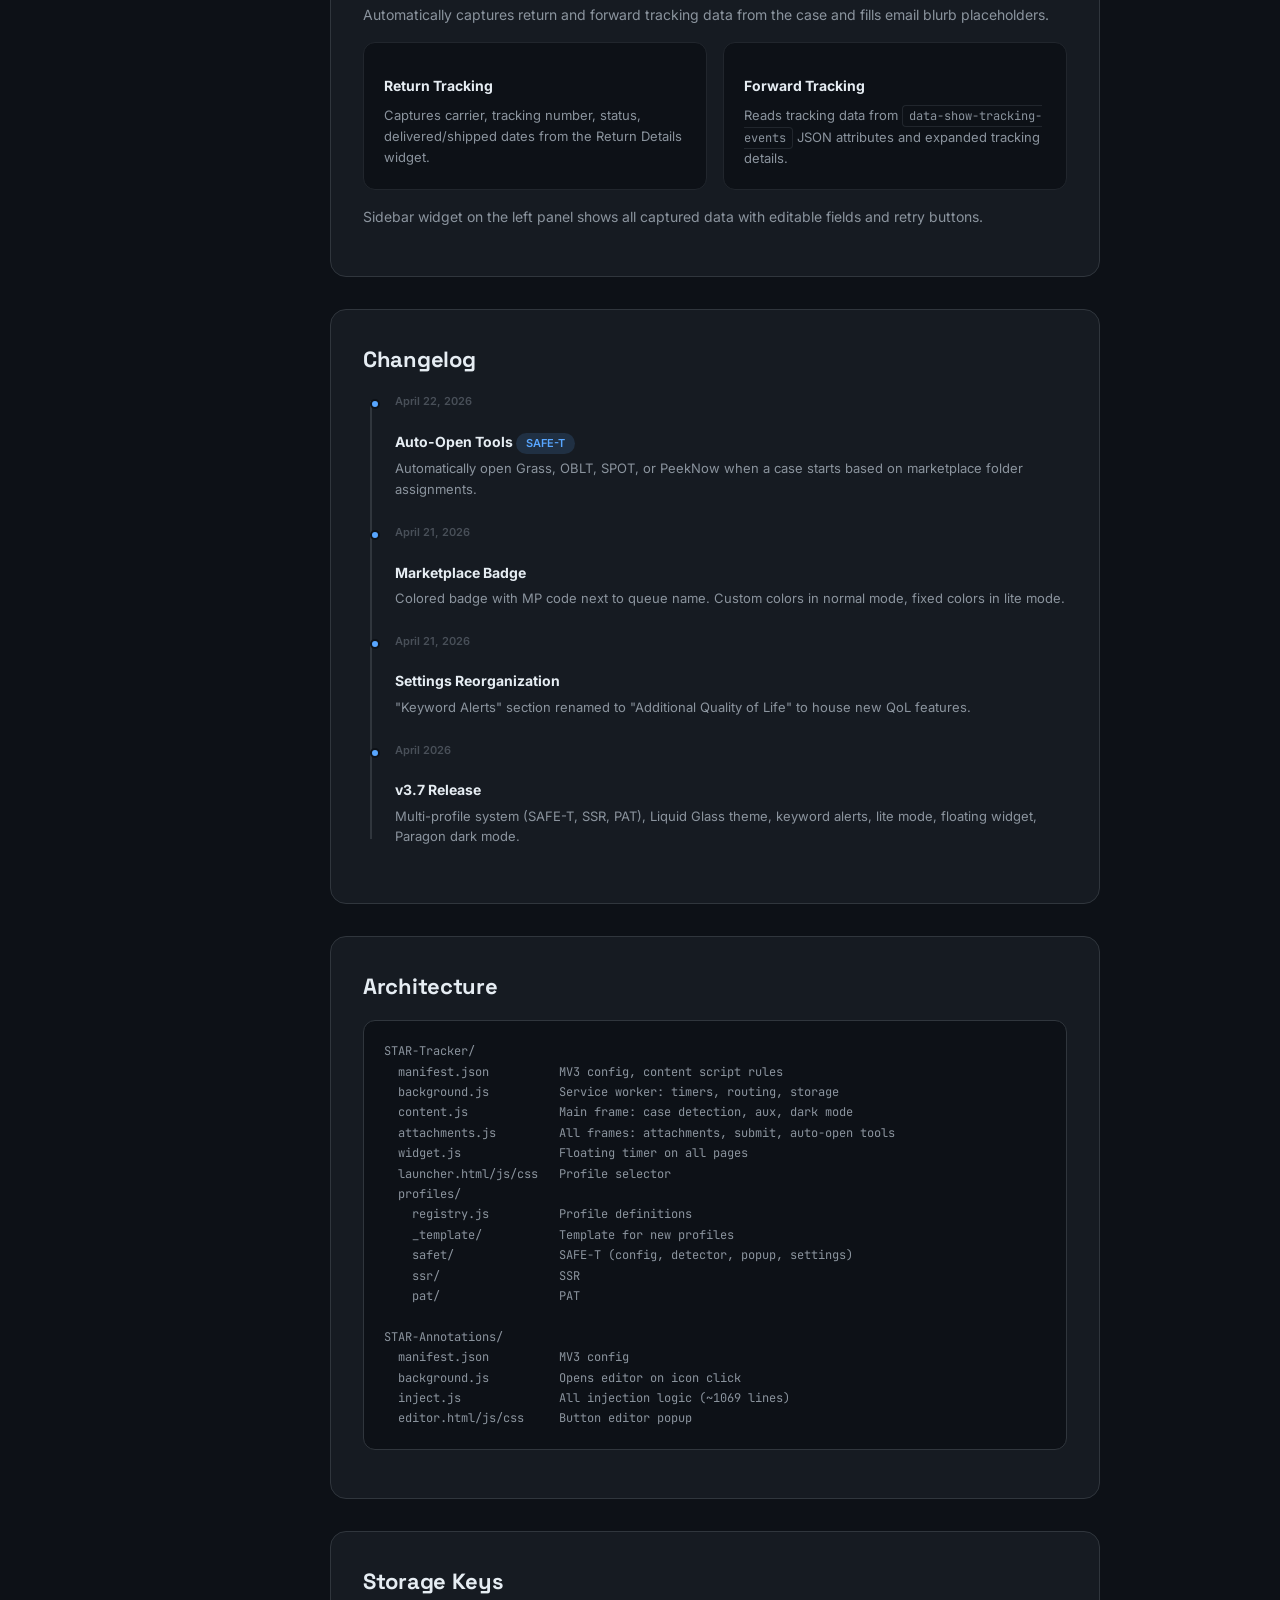
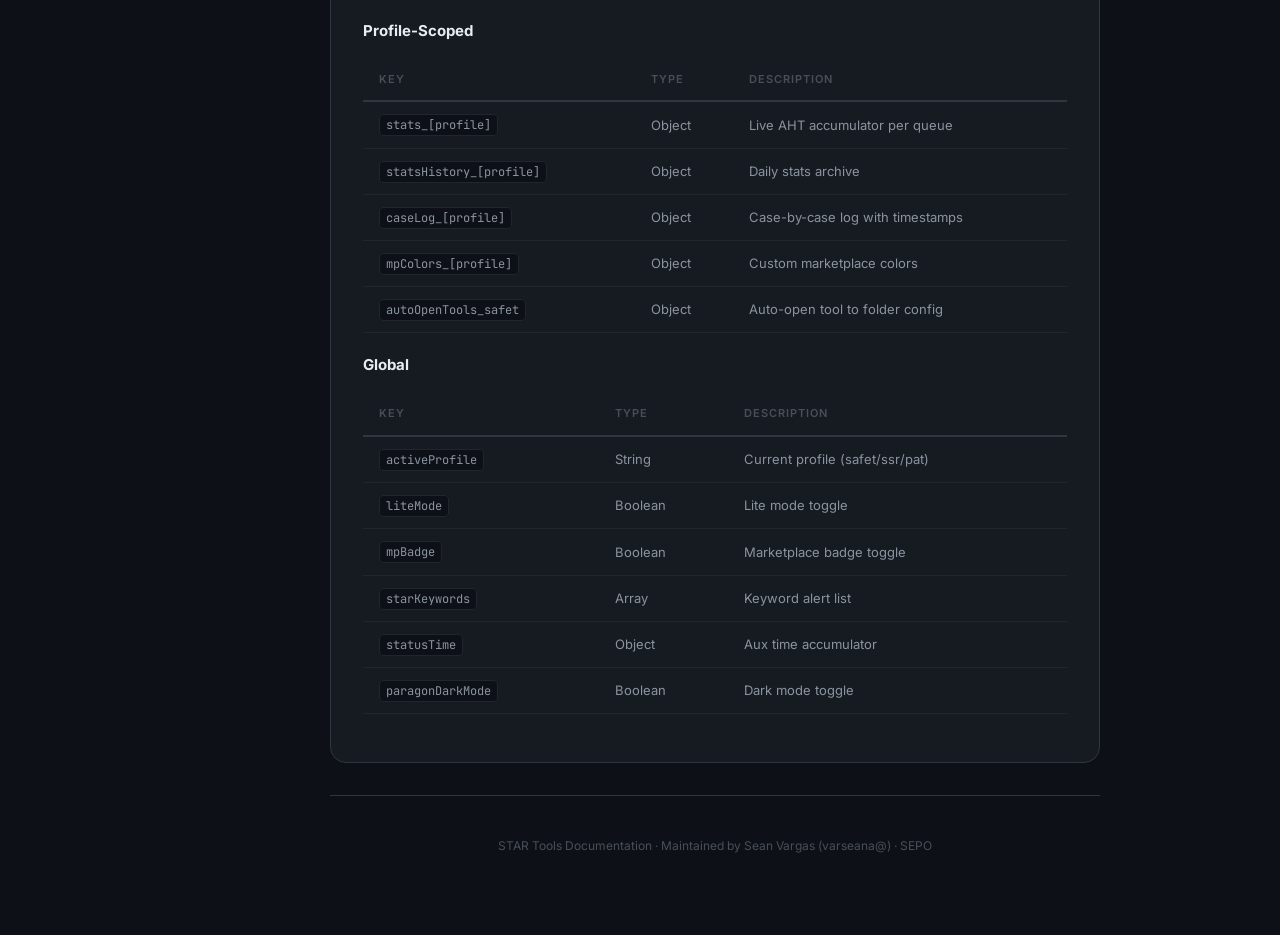
==== commit 7bcc18e2: "fix(docs): responsive grid cards (min-width), update version to v3.7" ====
--- a/docs/index.html
+++ b/docs/index.html
@@ -20,7 +20,7 @@
       <span class="nav-sub">Docs</span>
     </a>
     <div class="nav-right">
-      <span class="nav-version">v3.6</span>
+      <span class="nav-version">v3.7</span>
       <button class="theme-toggle" id="themeToggle" aria-label="Toggle theme">
         <span class="t-icon sun">&#9788;</span>
         <span class="t-icon moon">&#9790;</span>
@@ -276,7 +276,7 @@
     <!-- qol badge -->
     <section id="qol-badge">
       <div class="card">
-        <div class="card-new">New in v3.6</div>
+        <div class="card-new">New in v3.7</div>
         <h2>Marketplace Badge</h2>
         <p>A colored badge with the marketplace code (US, UK, DE, IN, etc.) displayed next to the queue name in the case header. Provides instant visual awareness of which marketplace the current case belongs to.</p>
         <div class="info-grid">
@@ -303,7 +303,7 @@
     <!-- qol auto-open tools -->
     <section id="qol-autotools">
       <div class="card">
-        <div class="card-new">New in v3.6</div>
+        <div class="card-new">New in v3.7</div>
         <h2>Auto-Open Tools</h2>
         <p>Automatically opens investigation tools when a new case starts, based on which marketplace folder the queue belongs to. Currently available for SAFE-T only.</p>
         <div class="callout">Available tools: Grass, OBLT, SPOT, PeekNow</div>
@@ -426,7 +426,7 @@
           <div class="timeline-item">
             <div class="timeline-date">April 2026</div>
             <div class="timeline-body">
-              <h4>v3.6 Release</h4>
+              <h4>v3.7 Release</h4>
               <p>Multi-profile system (SAFE-T, SSR, PAT), Liquid Glass theme, keyword alerts, lite mode, floating widget, Paragon dark mode.</p>
             </div>
           </div>
--- a/docs/docs.css
+++ b/docs/docs.css
@@ -130,8 +130,10 @@
 
 /* -- content -- */
 .content {
-  margin-left: var(--sidebar-w); flex: 1; max-width: 880px;
-  padding: var(--sp-8) var(--sp-8) var(--sp-10);
+  flex: 1; max-width: 880px;
+  margin-left: var(--sidebar-w); margin-right: auto;
+  padding: var(--sp-8);
+  padding-left: max(var(--sp-8), calc((100vw - var(--sidebar-w) - 880px) / 2));
 }
 
 /* -- doc hero -- */
@@ -167,7 +169,7 @@
 }
 
 /* -- two col -- */
-.two-col { display: grid; grid-template-columns: 1fr 1fr; gap: var(--sp-4); margin: var(--sp-4) 0; }
+.two-col { display: grid; grid-template-columns: repeat(auto-fit, minmax(320px, 1fr)); gap: var(--sp-4); margin: var(--sp-4) 0; }
 .mini-card {
   padding: var(--sp-5); border-radius: var(--radius-md); border: 1px solid var(--border-subtle);
   background: var(--bg); transition: border-color var(--speed) var(--ease);
@@ -217,7 +219,7 @@
 }
 
 /* -- info grid -- */
-.info-grid { display: grid; grid-template-columns: 1fr 1fr; gap: var(--sp-3); margin: var(--sp-4) 0; }
+.info-grid { display: grid; grid-template-columns: repeat(auto-fit, minmax(280px, 1fr)); gap: var(--sp-3); margin: var(--sp-4) 0; }
 .info-item {
   padding: var(--sp-4); border-radius: var(--radius-sm); border: 1px solid var(--border-subtle);
   background: var(--bg);
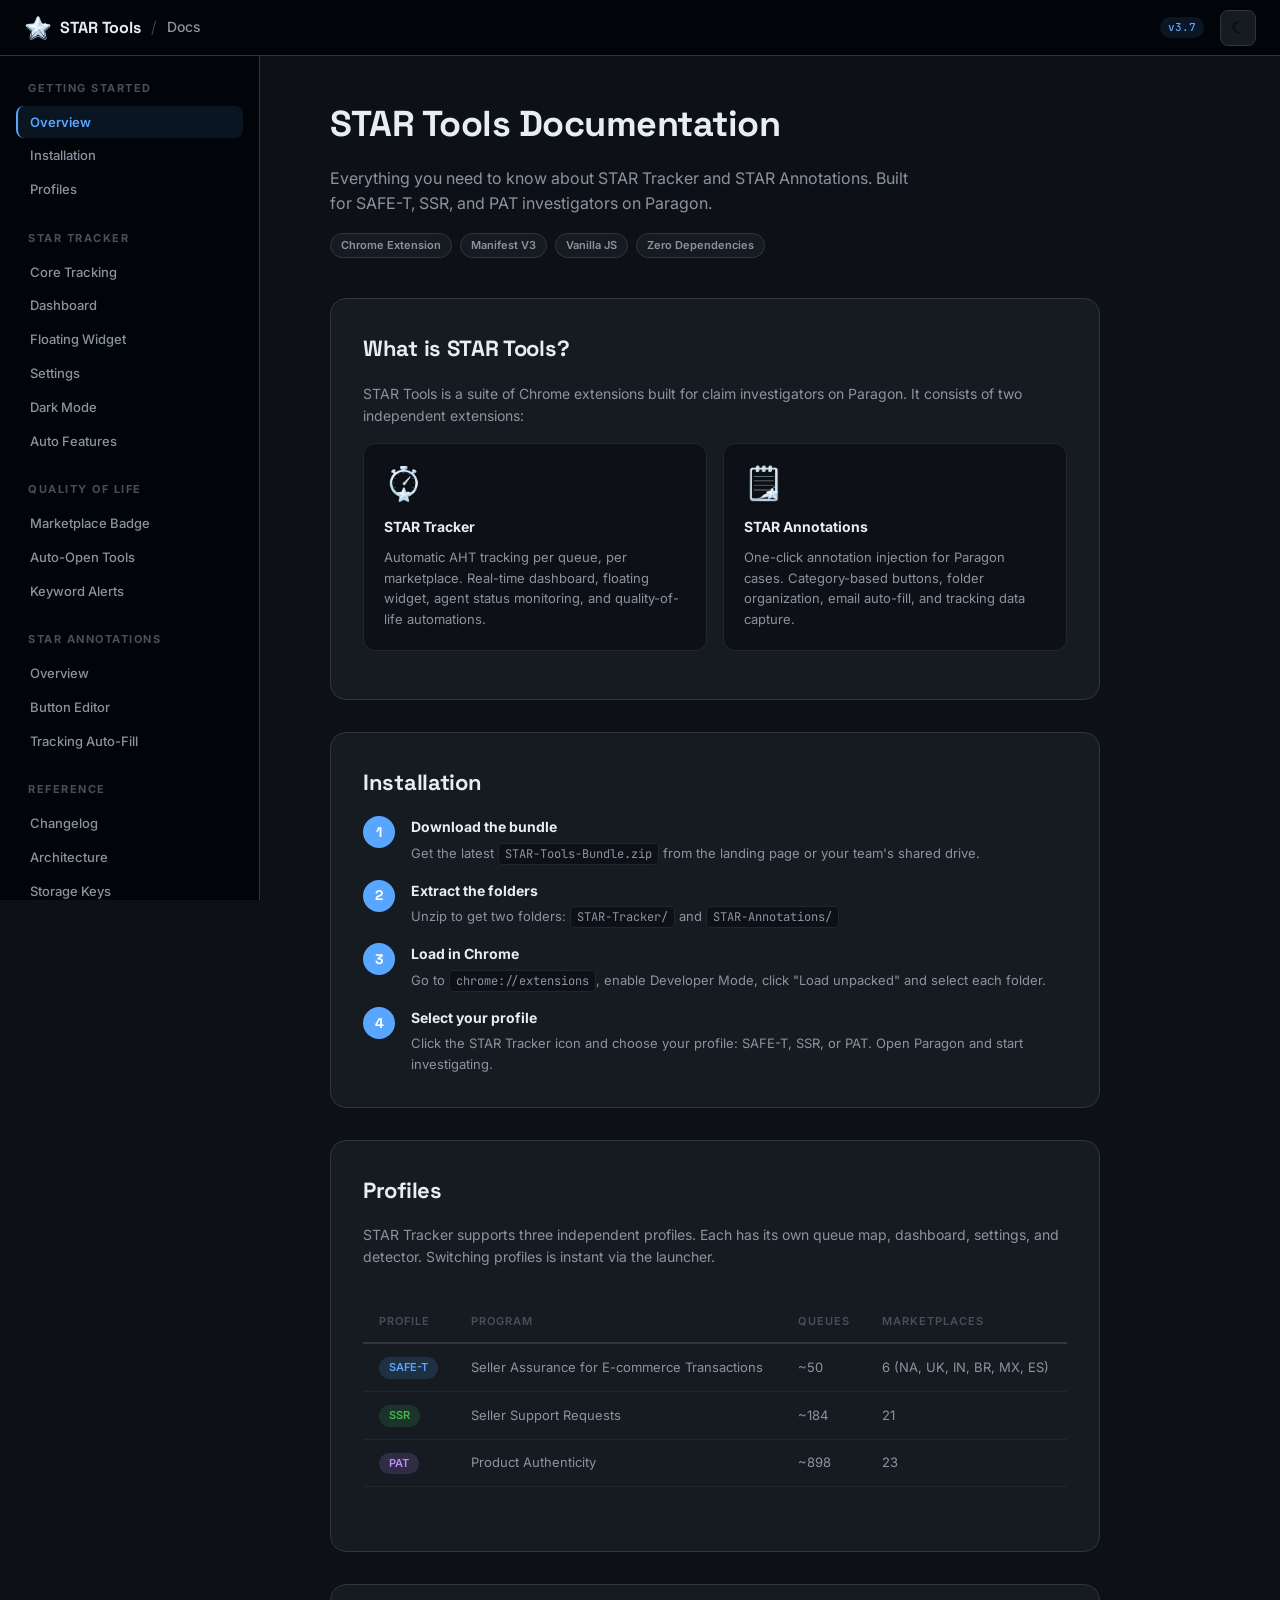
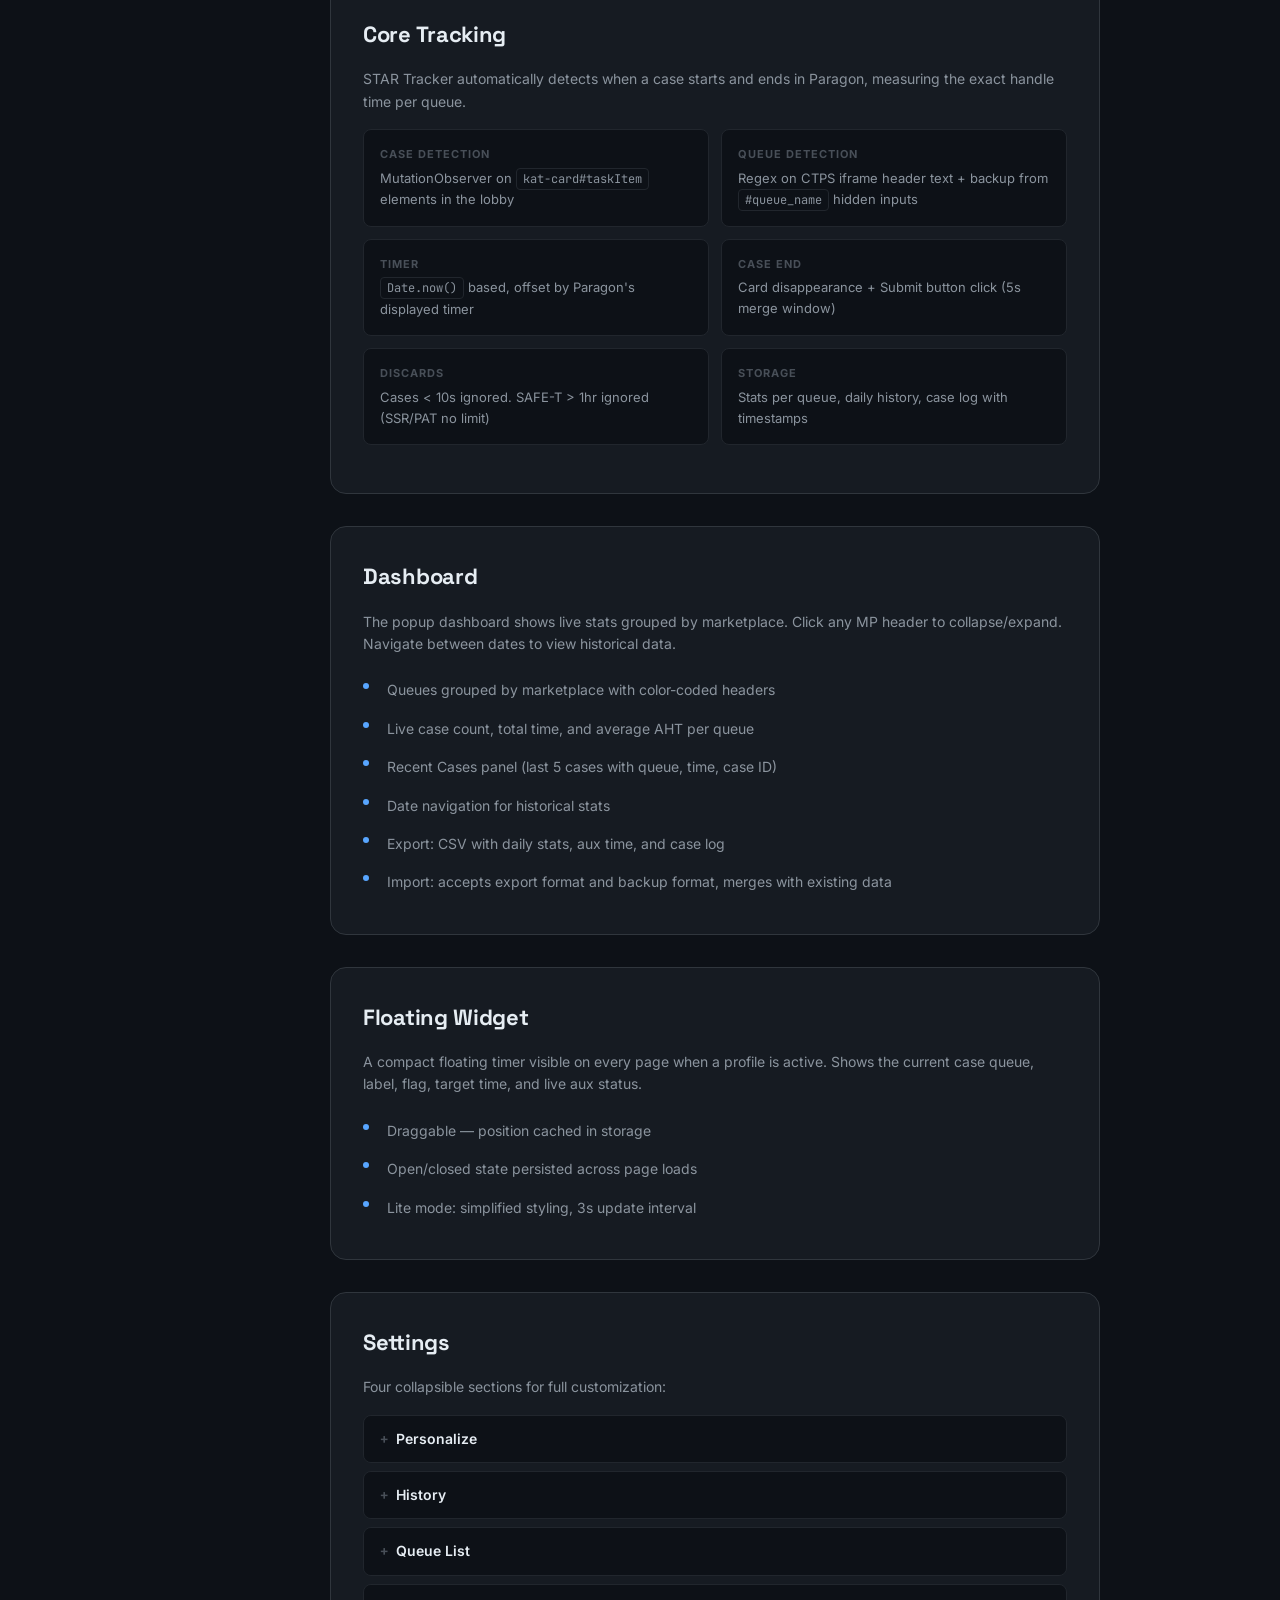
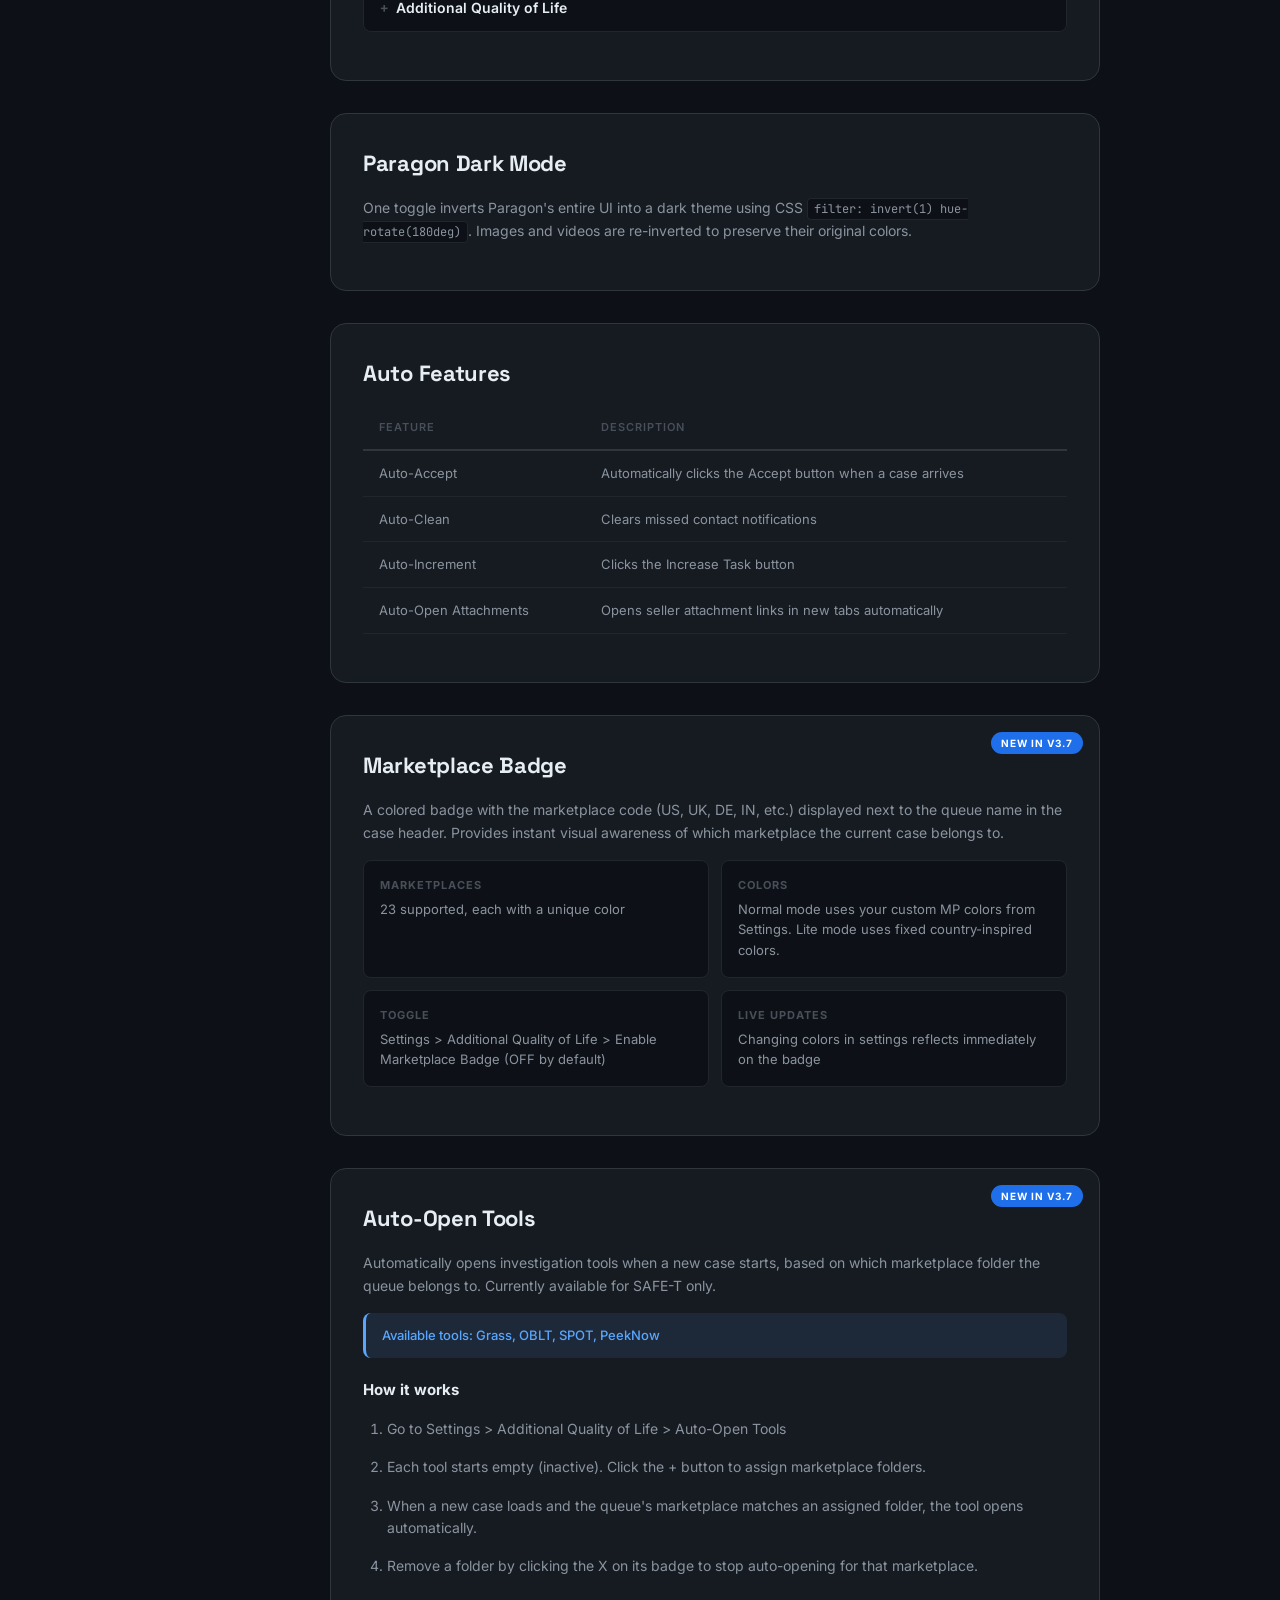
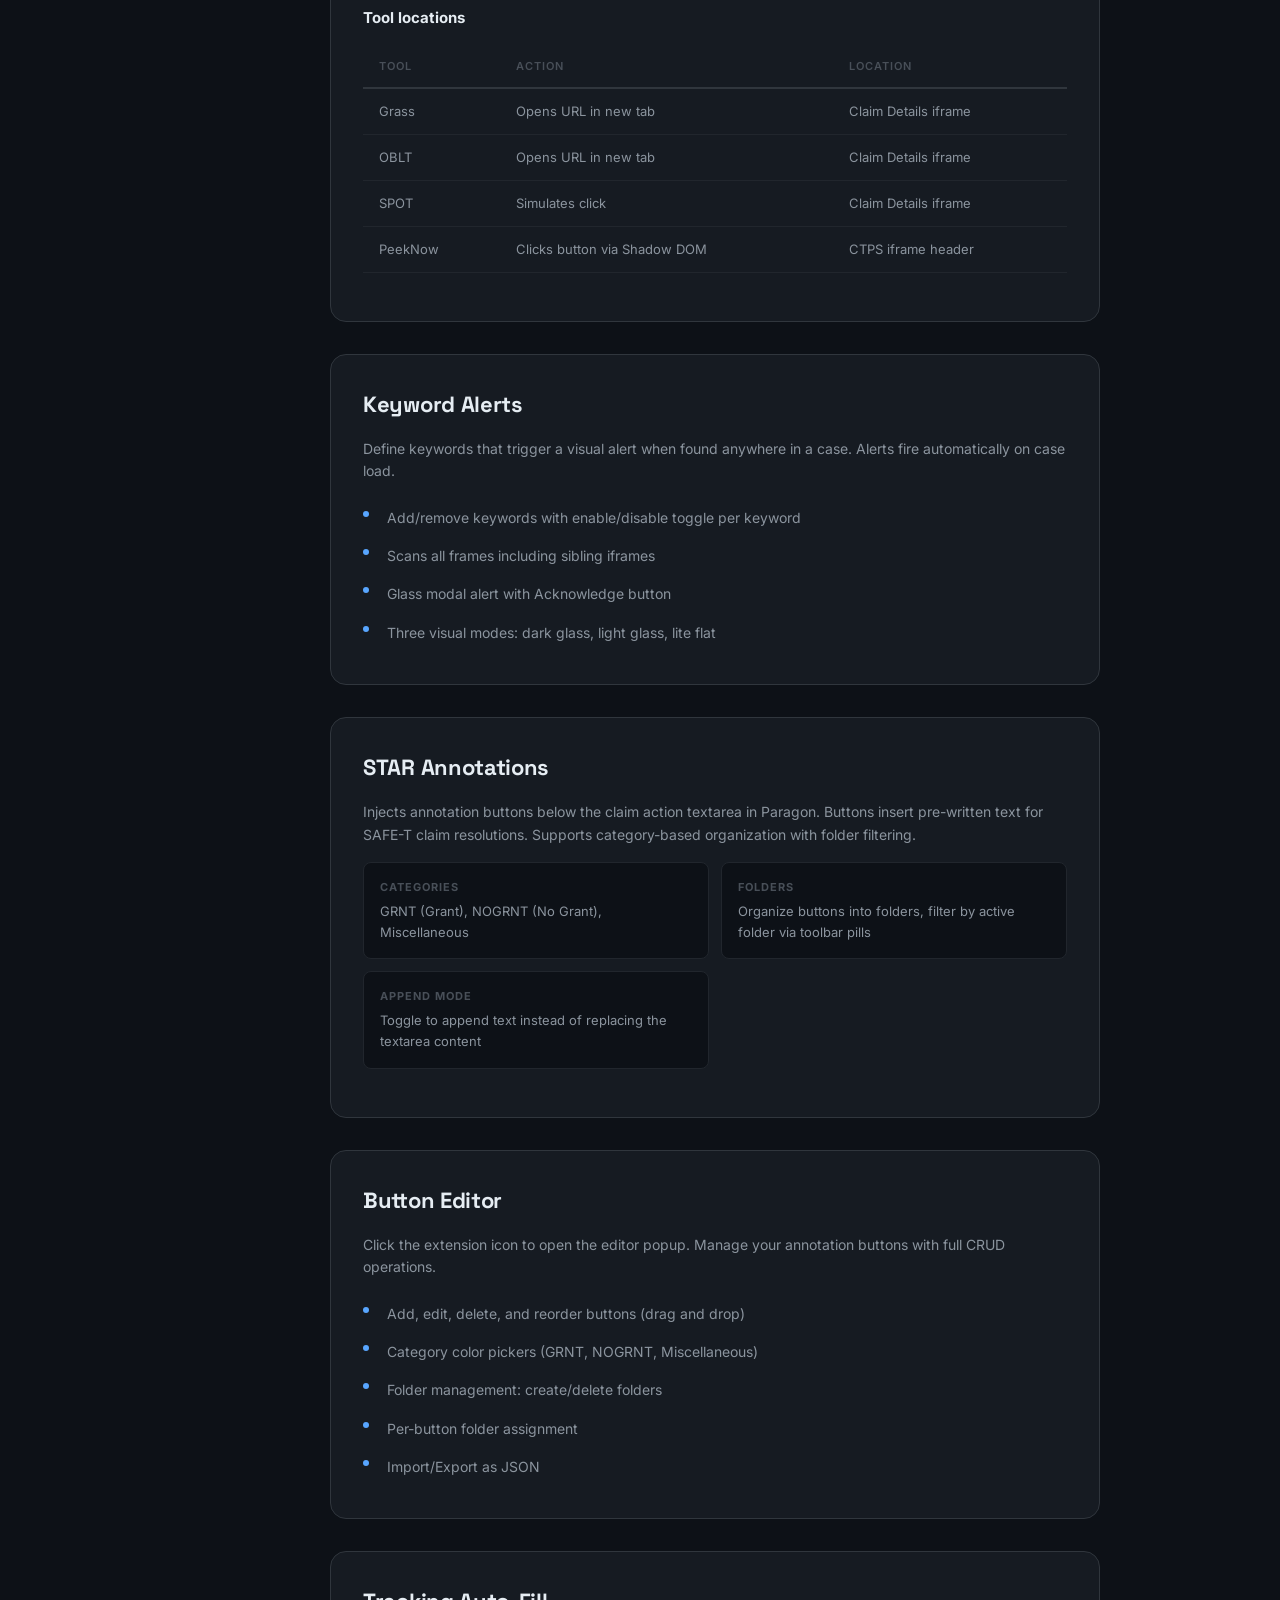
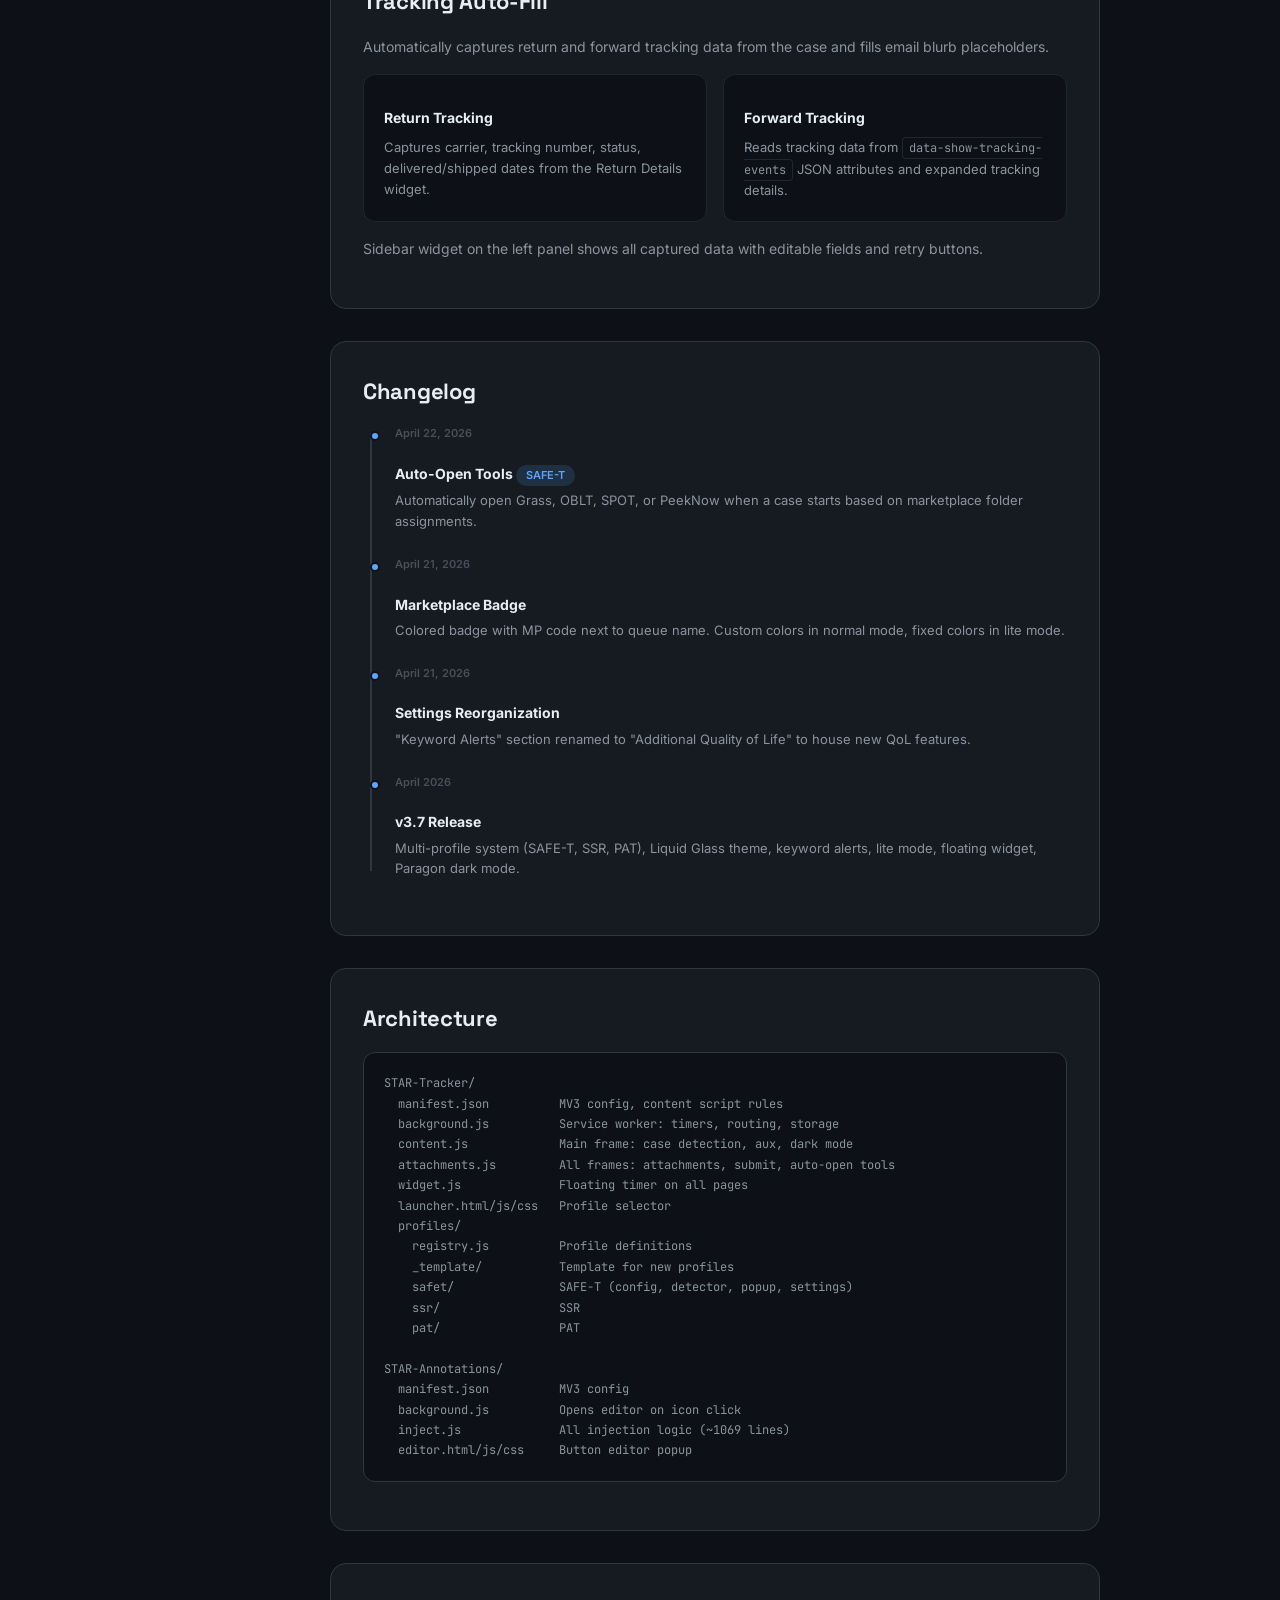
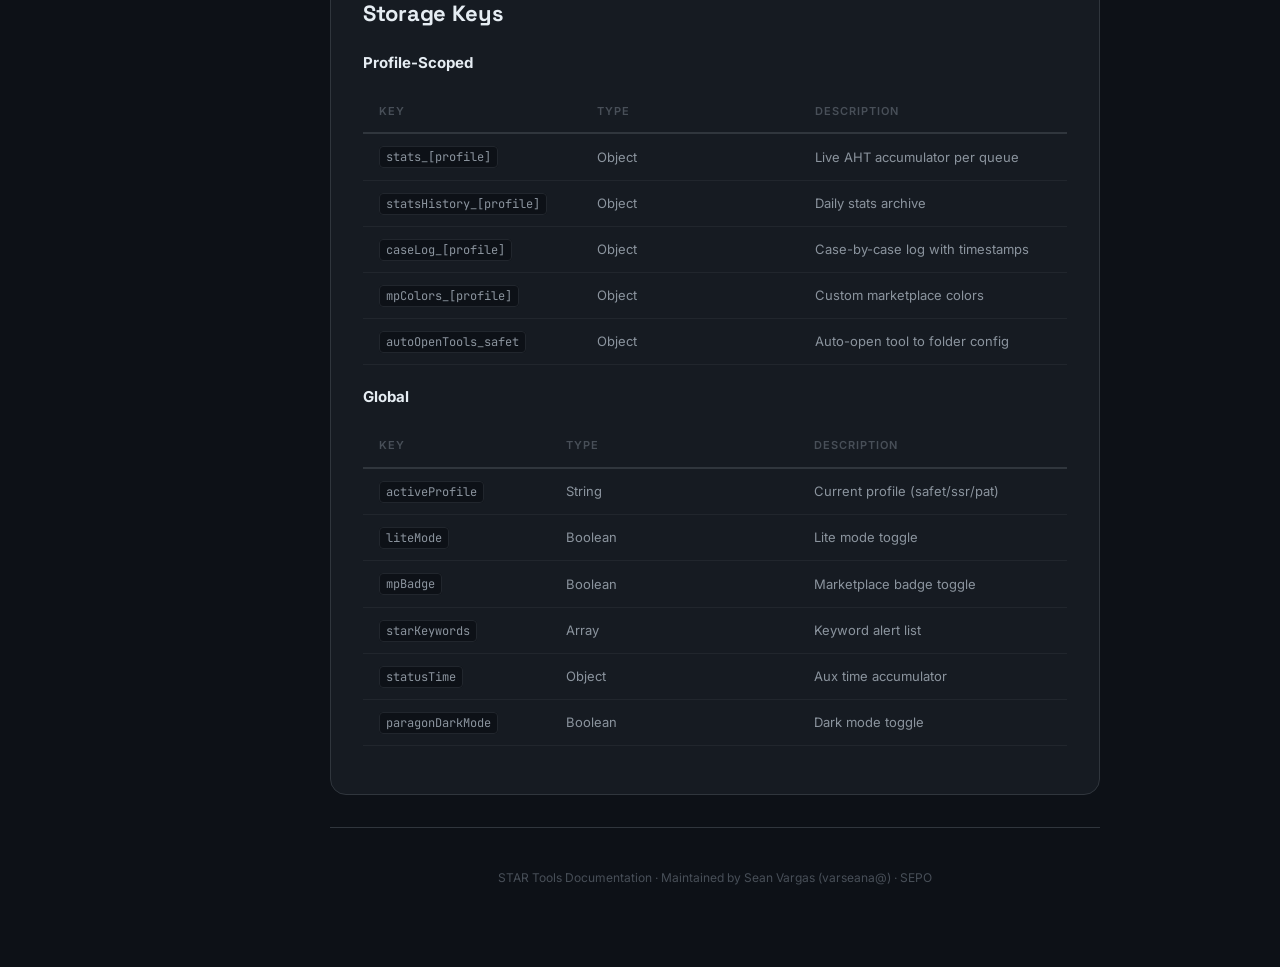
==== commit 7dd197ad: "fix(docs): table overflow, min-width on columns, scrollable wrapper" ====
--- a/docs/index.html
+++ b/docs/index.html
@@ -147,7 +147,8 @@
       <div class="card">
         <h2>Profiles</h2>
         <p>STAR Tracker supports three independent profiles. Each has its own queue map, dashboard, settings, and detector. Switching profiles is instant via the launcher.</p>
-        <table class="doc-table">
+        <div class="doc-table-wrap">
+        <div class="doc-table-wrap"><table class="doc-table">
           <thead>
             <tr><th>Profile</th><th>Program</th><th>Queues</th><th>Marketplaces</th></tr>
           </thead>
@@ -156,7 +157,8 @@
             <tr><td><span class="badge badge-green">SSR</span></td><td>Seller Support Requests</td><td>~184</td><td>21</td></tr>
             <tr><td><span class="badge badge-purple">PAT</span></td><td>Product Authenticity</td><td>~898</td><td>23</td></tr>
           </tbody>
-        </table>
+        </table></div>
+        </div>
       </div>
     </section>
 
@@ -261,7 +263,7 @@
     <section id="tracker-auto">
       <div class="card">
         <h2>Auto Features</h2>
-        <table class="doc-table">
+        <div class="doc-table-wrap"><table class="doc-table">
           <thead><tr><th>Feature</th><th>Description</th></tr></thead>
           <tbody>
             <tr><td>Auto-Accept</td><td>Automatically clicks the Accept button when a case arrives</td></tr>
@@ -269,7 +271,7 @@
             <tr><td>Auto-Increment</td><td>Clicks the Increase Task button</td></tr>
             <tr><td>Auto-Open Attachments</td><td>Opens seller attachment links in new tabs automatically</td></tr>
           </tbody>
-        </table>
+        </table></div>
       </div>
     </section>
 
@@ -315,7 +317,7 @@
           <li>Remove a folder by clicking the X on its badge to stop auto-opening for that marketplace.</li>
         </ol>
         <h4>Tool locations</h4>
-        <table class="doc-table">
+        <div class="doc-table-wrap"><table class="doc-table">
           <thead><tr><th>Tool</th><th>Action</th><th>Location</th></tr></thead>
           <tbody>
             <tr><td>Grass</td><td>Opens URL in new tab</td><td>Claim Details iframe</td></tr>
@@ -323,7 +325,7 @@
             <tr><td>SPOT</td><td>Simulates click</td><td>Claim Details iframe</td></tr>
             <tr><td>PeekNow</td><td>Clicks button via Shadow DOM</td><td>CTPS iframe header</td></tr>
           </tbody>
-        </table>
+        </table></div>
       </div>
     </section>
 
@@ -465,7 +467,7 @@
       <div class="card">
         <h2>Storage Keys</h2>
         <h4>Profile-Scoped</h4>
-        <table class="doc-table">
+        <div class="doc-table-wrap"><table class="doc-table">
           <thead><tr><th>Key</th><th>Type</th><th>Description</th></tr></thead>
           <tbody>
             <tr><td><code>stats_[profile]</code></td><td>Object</td><td>Live AHT accumulator per queue</td></tr>
@@ -474,9 +476,9 @@
             <tr><td><code>mpColors_[profile]</code></td><td>Object</td><td>Custom marketplace colors</td></tr>
             <tr><td><code>autoOpenTools_safet</code></td><td>Object</td><td>Auto-open tool to folder config</td></tr>
           </tbody>
-        </table>
+        </table></div>
         <h4>Global</h4>
-        <table class="doc-table">
+        <div class="doc-table-wrap"><table class="doc-table">
           <thead><tr><th>Key</th><th>Type</th><th>Description</th></tr></thead>
           <tbody>
             <tr><td><code>activeProfile</code></td><td>String</td><td>Current profile (safet/ssr/pat)</td></tr>
@@ -486,7 +488,7 @@
             <tr><td><code>statusTime</code></td><td>Object</td><td>Aux time accumulator</td></tr>
             <tr><td><code>paragonDarkMode</code></td><td>Boolean</td><td>Dark mode toggle</td></tr>
           </tbody>
-        </table>
+        </table></div>
       </div>
     </section>
 
--- a/docs/docs.css
+++ b/docs/docs.css
@@ -181,16 +181,18 @@
 .mini-img { width: 40px; height: 40px; border-radius: 8px; }
 
 /* -- tables -- */
-.doc-table { width: 100%; border-collapse: collapse; font-size: 13px; margin: var(--sp-4) 0; }
+.doc-table-wrap { overflow-x: auto; margin: var(--sp-4) 0; }
+.doc-table { width: 100%; border-collapse: collapse; font-size: 13px; min-width: 480px; }
 .doc-table th {
   text-align: left; padding: var(--sp-3) var(--sp-4); font-weight: 600; font-size: 11px;
   text-transform: uppercase; letter-spacing: 1px; color: var(--text-muted);
-  border-bottom: 2px solid var(--border);
+  border-bottom: 2px solid var(--border); white-space: nowrap;
 }
 .doc-table td {
   padding: var(--sp-3) var(--sp-4); border-bottom: 1px solid var(--border-subtle);
   color: var(--text-secondary);
 }
+.doc-table td:nth-child(2) { min-width: 200px; }
 .doc-table tr:hover td { background: var(--surface-hover); }
 
 /* -- badges -- */
